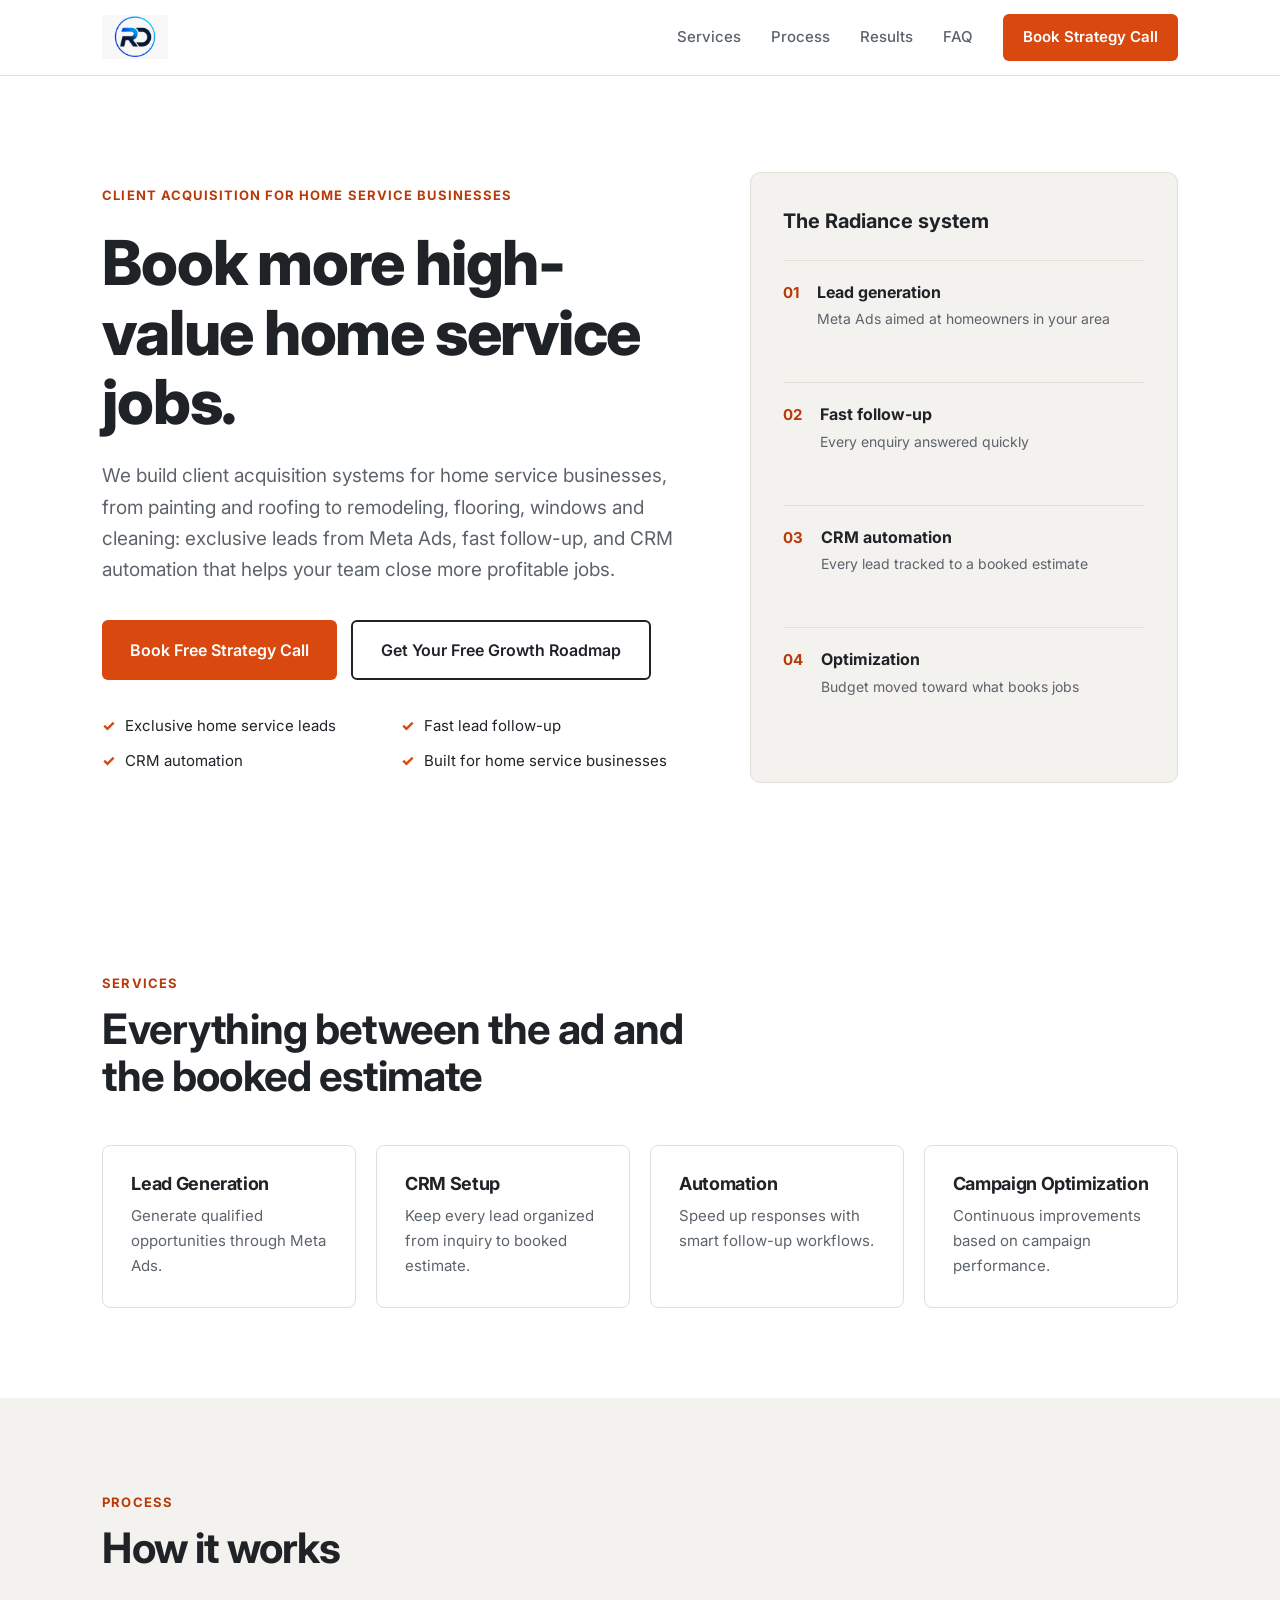
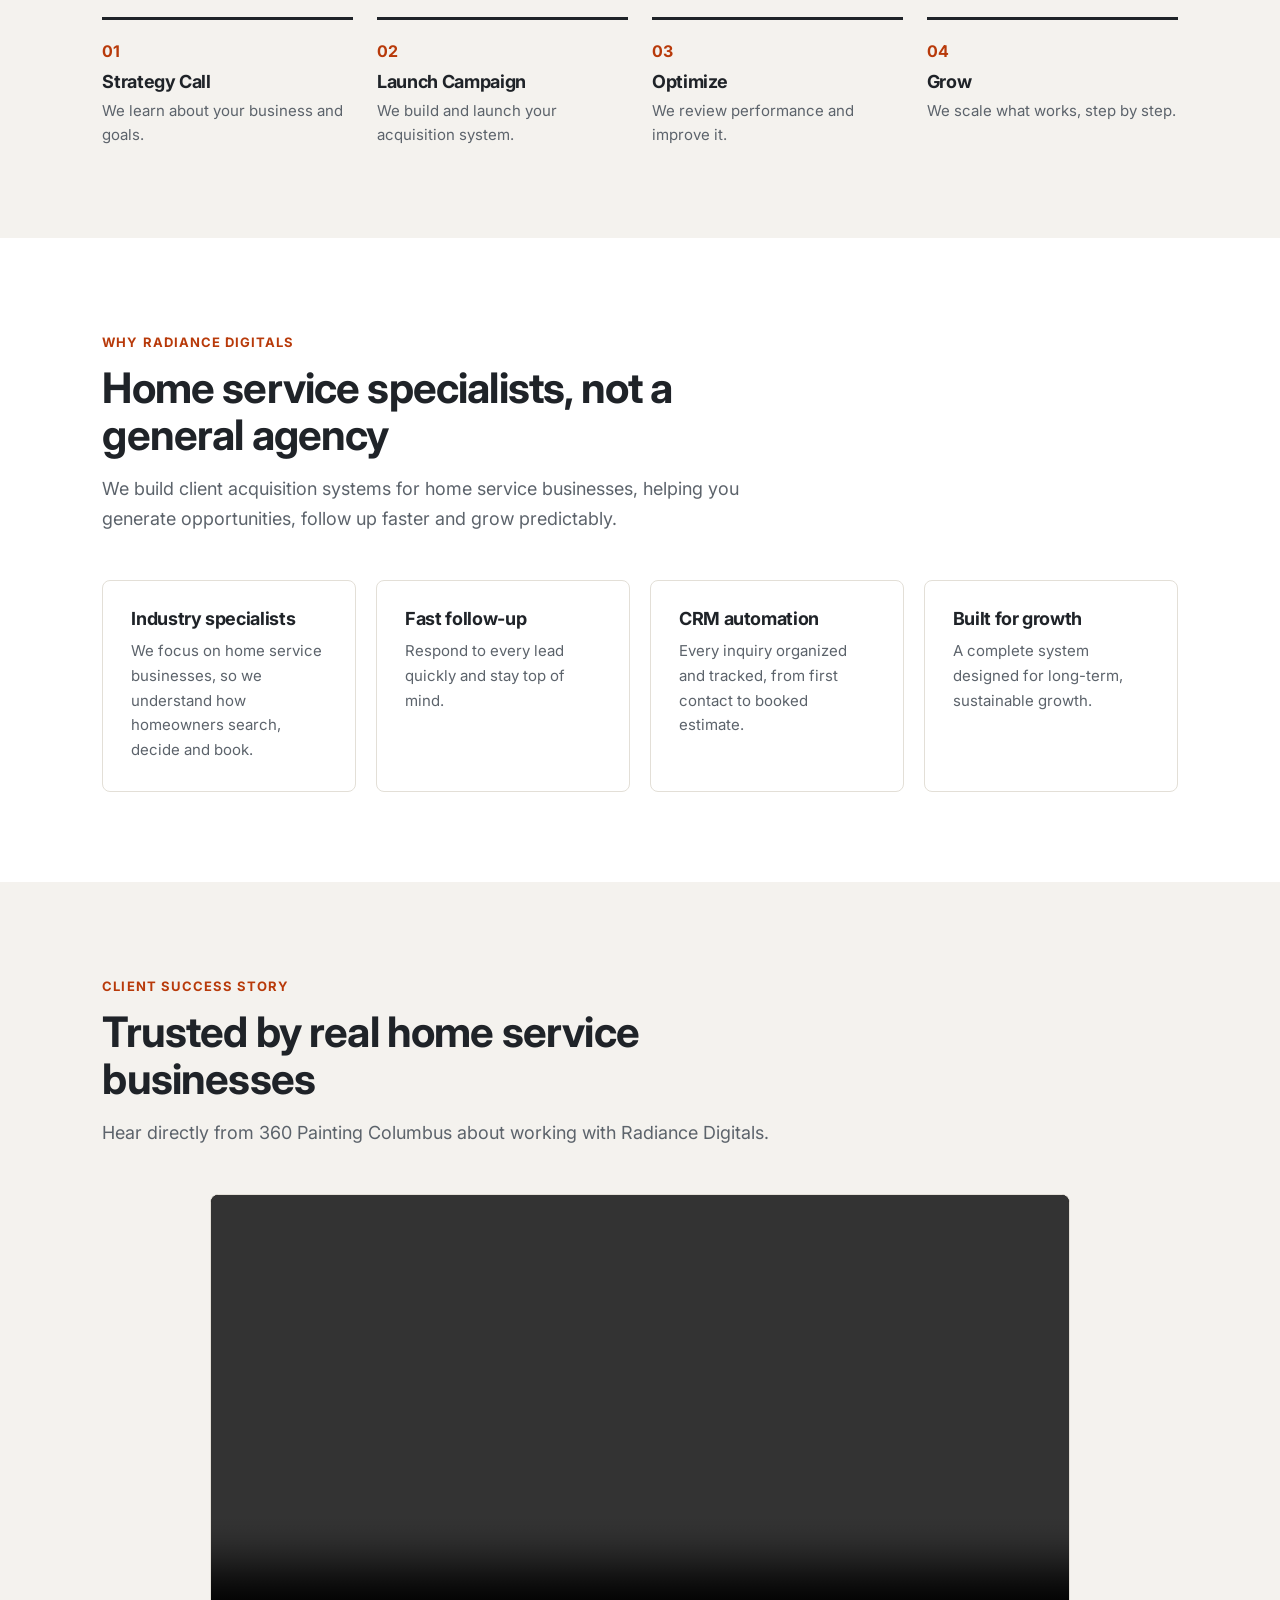
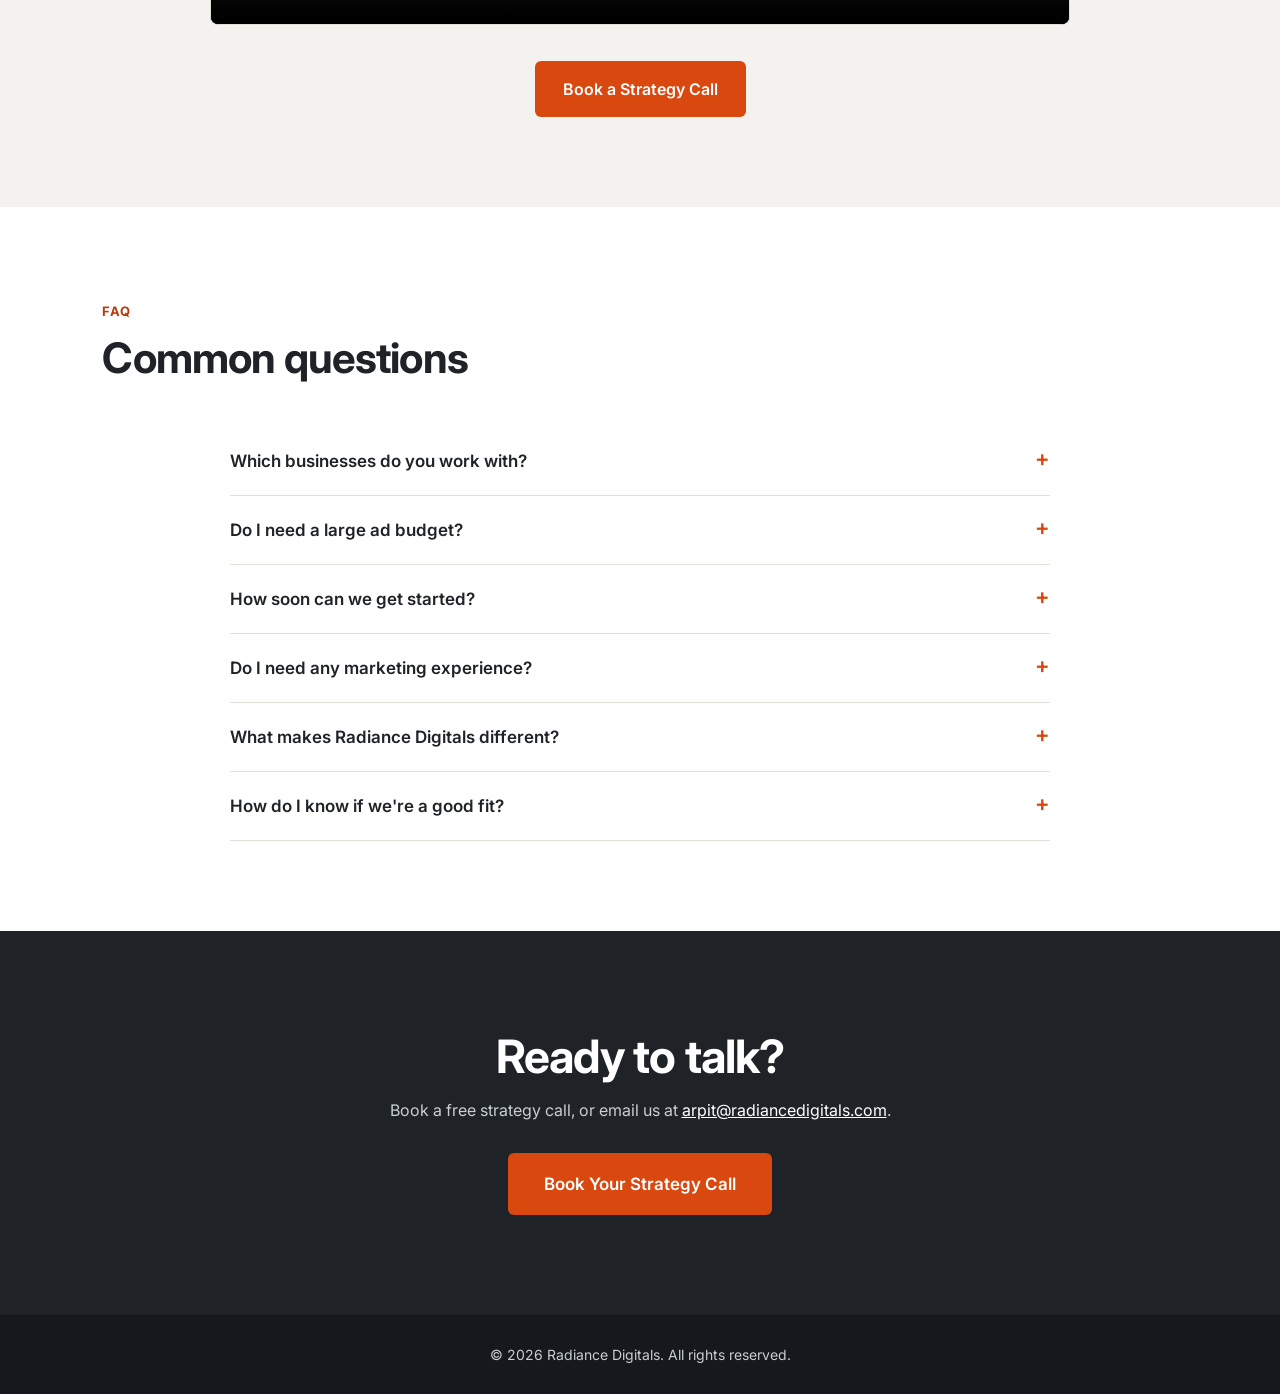
==== index.html @ 4440bc52 "Update index.html" ====
<!DOCTYPE html>
<html lang="en">
<head>
<meta charset="UTF-8">
<meta name="viewport" content="width=device-width, initial-scale=1">
<title>Radiance Digitals | Client Acquisition for Home Service Businesses</title>
<meta name="description" content="Radiance Digitals builds client acquisition systems for home service businesses: Meta Ads, fast follow-up and CRM automation.">
<link rel="icon" type="image/png" href="favicon.png">
<link rel="preconnect" href="https://fonts.googleapis.com">
<link href="https://fonts.googleapis.com/css2?family=Inter:wght@400;500;600;700;800&display=swap" rel="stylesheet">
<link rel="stylesheet" href="style.css?v=2">
</head>
<body>

<header class="nav">
<a class="logo" href="#top"><img src="logo.png" alt="Radiance Digitals"></a>
<nav>
<a href="#services">Services</a>
<a href="#process">Process</a>
<a href="#results">Results</a>
<a href="#faq">FAQ</a>
<a href="https://calendar.app.google/pzpm2wf9R9y7N1vm7" class="btn-nav" target="_blank" rel="noopener">Book Strategy Call</a>
</nav>
</header>

<main id="top">
<section class="hero">
<div class="hero-left">
<span class="hero-tag">Client acquisition for home service businesses</span>
<h1>Book more high-value home service jobs.</h1>
<p>We build client acquisition systems for home service businesses, from painting and roofing to remodeling, flooring, windows and cleaning: exclusive leads from Meta Ads, fast follow-up, and CRM automation that helps your team close more profitable jobs.</p>
<div class="hero-buttons">
<a href="https://calendar.app.google/pzpm2wf9R9y7N1vm7" class="btn-primary" target="_blank" rel="noopener">Book Free Strategy Call</a>
<a href="growth-roadmap.html" class="btn-secondary">Get Your Free Growth Roadmap</a>
</div>
<ul class="hero-checks">
<li>Exclusive home service leads</li>
<li>Fast lead follow-up</li>
<li>CRM automation</li>
<li>Built for home service businesses</li>
</ul>
</div>
<div class="dashboard" aria-label="How the system works">
<div class="dashboard-title">The Radiance system</div>
<div class="dash-row"><span>01</span><div><strong>Lead generation</strong><p>Meta Ads aimed at homeowners in your area</p></div></div>
<div class="dash-row"><span>02</span><div><strong>Fast follow-up</strong><p>Every enquiry answered quickly</p></div></div>
<div class="dash-row"><span>03</span><div><strong>CRM automation</strong><p>Every lead tracked to a booked estimate</p></div></div>
<div class="dash-row"><span>04</span><div><strong>Optimization</strong><p>Budget moved toward what books jobs</p></div></div>
</div>
</section>

<section id="services" class="section">
<div class="head"><span class="eyebrow">Services</span><h2>Everything between the ad and the booked estimate</h2></div>
<div class="grid4">
<div class="card"><h3>Lead Generation</h3><p>Generate qualified opportunities through Meta Ads.</p></div>
<div class="card"><h3>CRM Setup</h3><p>Keep every lead organized from inquiry to booked estimate.</p></div>
<div class="card"><h3>Automation</h3><p>Speed up responses with smart follow-up workflows.</p></div>
<div class="card"><h3>Campaign Optimization</h3><p>Continuous improvements based on campaign performance.</p></div>
</div>
</section>

<section id="process" class="section alt">
<div class="head"><span class="eyebrow">Process</span><h2>How it works</h2></div>
<ol class="steps">
<li><h3>Strategy Call</h3><p>We learn about your business and goals.</p></li>
<li><h3>Launch Campaign</h3><p>We build and launch your acquisition system.</p></li>
<li><h3>Optimize</h3><p>We review performance and improve it.</p></li>
<li><h3>Grow</h3><p>We scale what works, step by step.</p></li>
</ol>
</section>

<section class="section">
<div class="head"><span class="eyebrow">Why Radiance Digitals</span><h2>Home service specialists, not a general agency</h2>
<p class="sub">We build client acquisition systems for home service businesses, helping you generate opportunities, follow up faster and grow predictably.</p></div>
<div class="grid4">
<div class="card"><h3>Industry specialists</h3><p>We focus on home service businesses, so we understand how homeowners search, decide and book.</p></div>
<div class="card"><h3>Fast follow-up</h3><p>Respond to every lead quickly and stay top of mind.</p></div>
<div class="card"><h3>CRM automation</h3><p>Every inquiry organized and tracked, from first contact to booked estimate.</p></div>
<div class="card"><h3>Built for growth</h3><p>A complete system designed for long-term, sustainable growth.</p></div>
</div>
</section>

<section id="results" class="section alt">
<div class="head"><span class="eyebrow">Client success story</span><h2>Trusted by real home service businesses</h2>
<p class="sub">Hear directly from 360 Painting Columbus about working with Radiance Digitals.</p></div>
<div class="video-wrap">
<video controls preload="metadata" playsinline aria-label="360 Painting Columbus testimonial"><source src="testimonial.mp4" type="video/mp4"></video>
</div>
<p class="center"><a href="https://calendar.app.google/pzpm2wf9R9y7N1vm7" class="btn-primary" target="_blank" rel="noopener">Book a Strategy Call</a></p>
</section>

<section id="faq" class="section">
<div class="head"><span class="eyebrow">FAQ</span><h2>Common questions</h2></div>
<div class="faq">
<details><summary>Which businesses do you work with?</summary><p>We work with home service businesses, including painting, roofing, remodeling, flooring, window and cleaning companies. Our systems are built around how homeowners find and book these services.</p></details>
<details><summary>Do I need a large ad budget?</summary><p>We'll recommend a budget based on your market during the strategy call.</p></details>
<details><summary>How soon can we get started?</summary><p>Once we're aligned on the strategy, we begin onboarding and prepare your client acquisition system for launch.</p></details>
<details><summary>Do I need any marketing experience?</summary><p>No. We handle the technical setup and guide you through the process so you can focus on running your business.</p></details>
<details><summary>What makes Radiance Digitals different?</summary><p>Unlike general marketing agencies, we focus on home service businesses and build systems tailored to how homeowners hire.</p></details>
<details><summary>How do I know if we're a good fit?</summary><p>Book a free strategy call. We'll learn about your business, answer your questions and tell you honestly whether we're the right fit.</p></details>
</div>
</section>

<section id="contact" class="contact">
<h2>Ready to talk?</h2>
<p>Book a free strategy call, or email us at <a href="mailto:arpit@radiancedigitals.com">arpit@radiancedigitals.com</a>.</p>
<a class="btn-primary big" href="https://calendar.app.google/pzpm2wf9R9y7N1vm7" target="_blank" rel="noopener">Book Your Strategy Call</a>
</section>
</main>

<footer>&copy; 2026 Radiance Digitals. All rights reserved.</footer>
<script src="script.js"></script>
</body>
</html>
---- style.css ----
*{margin:0;padding:0;box-sizing:border-box}
:root{--bg:#fff;--alt:#f4f2ee;--card:#fff;--ink:#1f2328;--accent:#d9480f;--accent-d:#b83a0a;--text:#1f2328;--gray:#5c636b;--border:#e3dfd7}
html{scroll-behavior:smooth;scroll-padding-top:90px}
body{font-family:Inter,system-ui,-apple-system,"Segoe UI",sans-serif;background:var(--bg);color:var(--text);line-height:1.65;overflow-x:hidden}
img,video{max-width:100%;display:block}
a{text-decoration:none;color:inherit}
ul,ol{list-style:none}
:focus-visible{outline:3px solid var(--accent);outline-offset:3px}
h1,h2,h3{line-height:1.12;letter-spacing:-.02em;color:var(--ink)}
.nav{position:sticky;top:0;z-index:50;display:flex;justify-content:space-between;align-items:center;padding:14px 8%;background:#fff;border-bottom:1px solid var(--border)}
.logo img{height:44px;width:auto}
.nav nav{display:flex;align-items:center;gap:30px}
.nav nav a{font-size:15px;font-weight:500;color:var(--gray);transition:color .2s}
.nav nav a:hover{color:var(--ink)}
.nav nav .btn-nav{background:var(--accent);color:#fff;padding:11px 20px;border-radius:6px;font-weight:600}
.nav nav .btn-nav:hover{background:var(--accent-d)}
.btn-primary,.btn-secondary{display:inline-flex;align-items:center;justify-content:center;padding:15px 28px;border-radius:6px;font-weight:600;font-size:16px;transition:.2s}
.btn-primary{background:var(--accent);color:#fff}
.btn-primary:hover{background:var(--accent-d)}
.btn-secondary{border:2px solid var(--ink);color:var(--ink)}
.btn-secondary:hover{background:var(--ink);color:#fff}
.big{padding:17px 36px;font-size:17px}
.hero{max-width:1300px;margin:auto;padding:96px 8%;display:grid;grid-template-columns:1.15fr .85fr;gap:70px;align-items:center}
.hero-tag,.eyebrow{display:inline-block;font-size:13px;font-weight:700;letter-spacing:.08em;text-transform:uppercase;color:var(--accent-d)}
.hero-tag{margin-bottom:22px}
.hero h1{font-size:clamp(38px,5.4vw,62px);font-weight:800;margin-bottom:24px}
.hero p{font-size:19px;color:var(--gray);margin-bottom:34px;max-width:56ch}
.hero-buttons{display:flex;gap:14px;flex-wrap:wrap;margin-bottom:34px}
.hero-checks{display:grid;grid-template-columns:repeat(2,1fr);gap:10px 20px;font-size:15px;color:var(--text)}
.hero-checks li::before{content:"\2713";color:var(--accent);font-weight:800;margin-right:10px}
.dashboard{background:var(--alt);border:1px solid var(--border);border-radius:10px;padding:32px}
.dashboard-title{font-size:20px;font-weight:700;margin-bottom:22px}
.dash-row{display:flex;gap:18px;padding:18px 0;border-top:1px solid var(--border)}
.dash-row>span{font-weight:700;color:var(--accent-d);font-size:15px;padding-top:2px}
.dash-row strong{display:block;font-size:16px}
.dash-row p{color:var(--gray);font-size:14px;margin-top:2px}
.section{padding:90px 8%}
.section>*{max-width:1150px;margin-left:auto;margin-right:auto}
.alt{background:var(--alt)}
.head{margin-bottom:46px}
.head h2{font-size:clamp(28px,3.8vw,42px);font-weight:700;margin-top:10px;max-width:24ch}
.sub{color:var(--gray);font-size:18px;max-width:62ch;margin-top:16px}
.grid4{display:grid;grid-template-columns:repeat(4,1fr);gap:20px}
.card{background:var(--card);border:1px solid var(--border);border-radius:8px;padding:28px}
.card h3{font-size:18px;margin-bottom:10px}
.card p{color:var(--gray);font-size:15px}
.steps{display:grid;grid-template-columns:repeat(4,1fr);gap:24px;counter-reset:s}
.steps li{counter-increment:s;border-top:3px solid var(--ink);padding-top:18px}
.steps li::before{content:"0" counter(s);display:block;font-weight:700;color:var(--accent-d);margin-bottom:8px}
.steps h3{font-size:18px;margin-bottom:6px}
.steps p{color:var(--gray);font-size:15px}
.video-wrap{max-width:860px;border:1px solid var(--border);border-radius:8px;overflow:hidden;background:#000}
.video-wrap video{width:100%;max-height:70vh}
.center{text-align:center;margin-top:36px}
.faq{max-width:820px}
.faq details{border-bottom:1px solid var(--border);padding:20px 0}
.faq summary{cursor:pointer;font-weight:600;font-size:17px;list-style:none;display:flex;justify-content:space-between;gap:16px}
.faq summary::-webkit-details-marker{display:none}
.faq summary::after{content:"+";color:var(--accent);font-size:22px;line-height:1}
.faq details[open] summary::after{content:"\2212"}
.faq p{color:var(--gray);margin-top:12px}
.contact{text-align:center;padding:100px 8%;background:var(--ink)}
.contact h2{font-size:clamp(30px,4vw,46px);margin-bottom:14px;color:#fff}
.contact p{color:#c9ced4;margin-bottom:30px}
.contact p a{color:#fff;text-decoration:underline}
footer{text-align:center;padding:28px 8%;color:#c9ced4;font-size:14px;background:#15181c}
@media(max-width:980px){.hero{grid-template-columns:1fr;padding:64px 6%;gap:44px}.grid4,.steps{grid-template-columns:repeat(2,1fr)}}
@media(max-width:640px){.nav{padding:12px 5%}.nav nav a:not(.btn-nav){display:none}.section{padding:64px 6%}.grid4,.steps,.hero-checks{grid-template-columns:1fr}.hero-buttons a{width:100%}}
@media(prefers-reduced-motion:reduce){html{scroll-behavior:auto}}
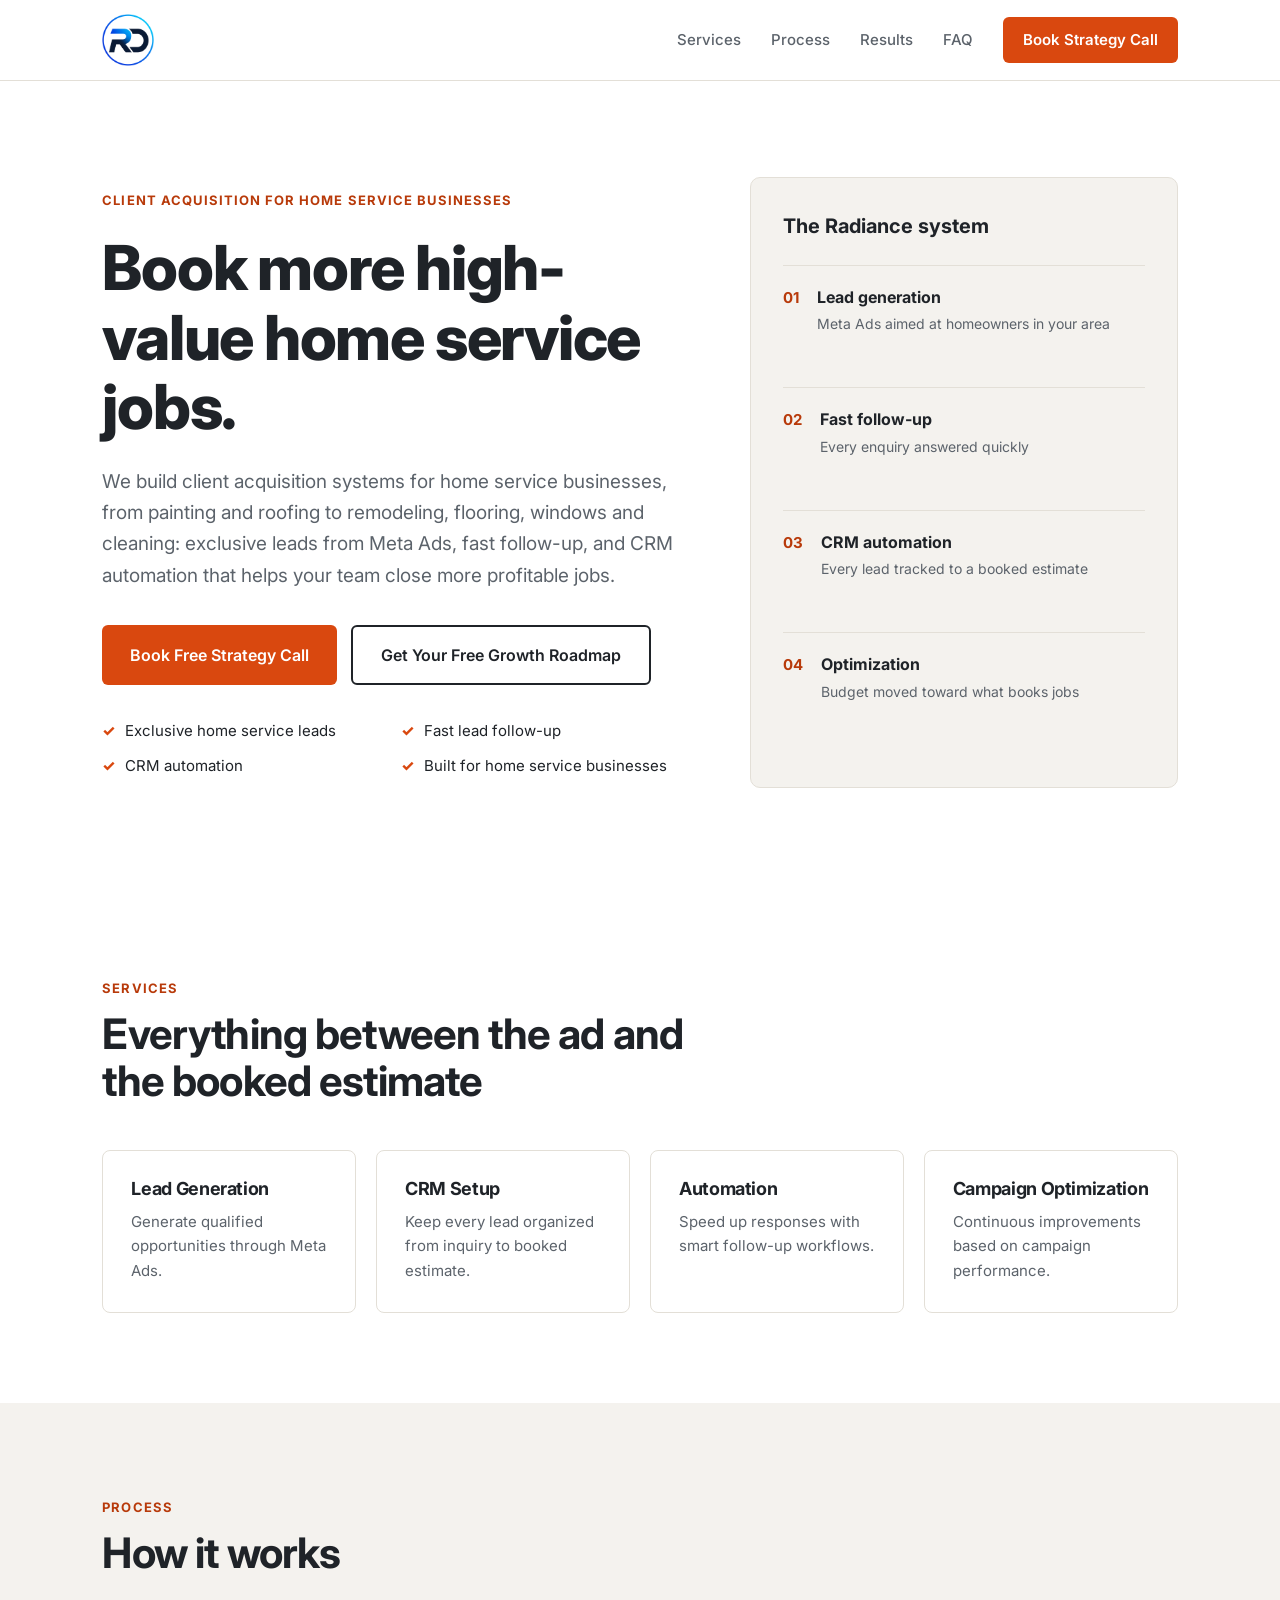
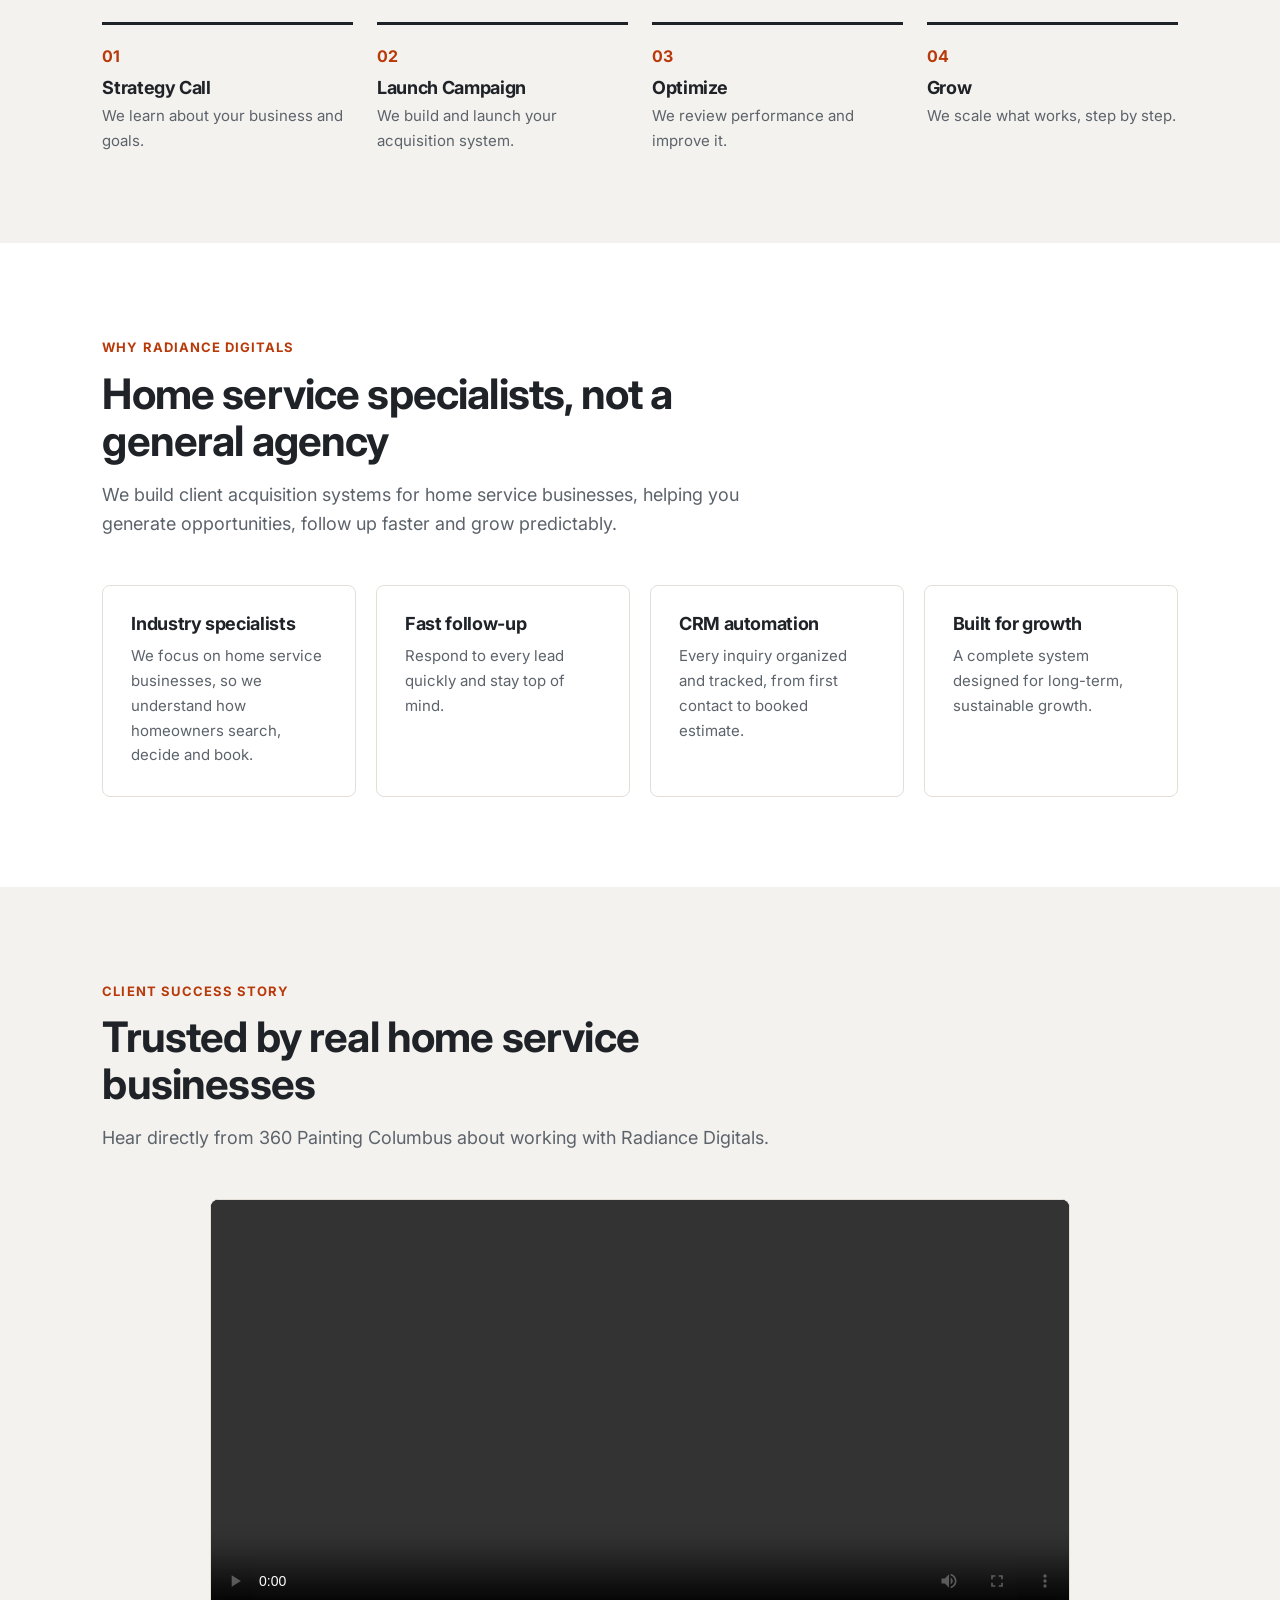
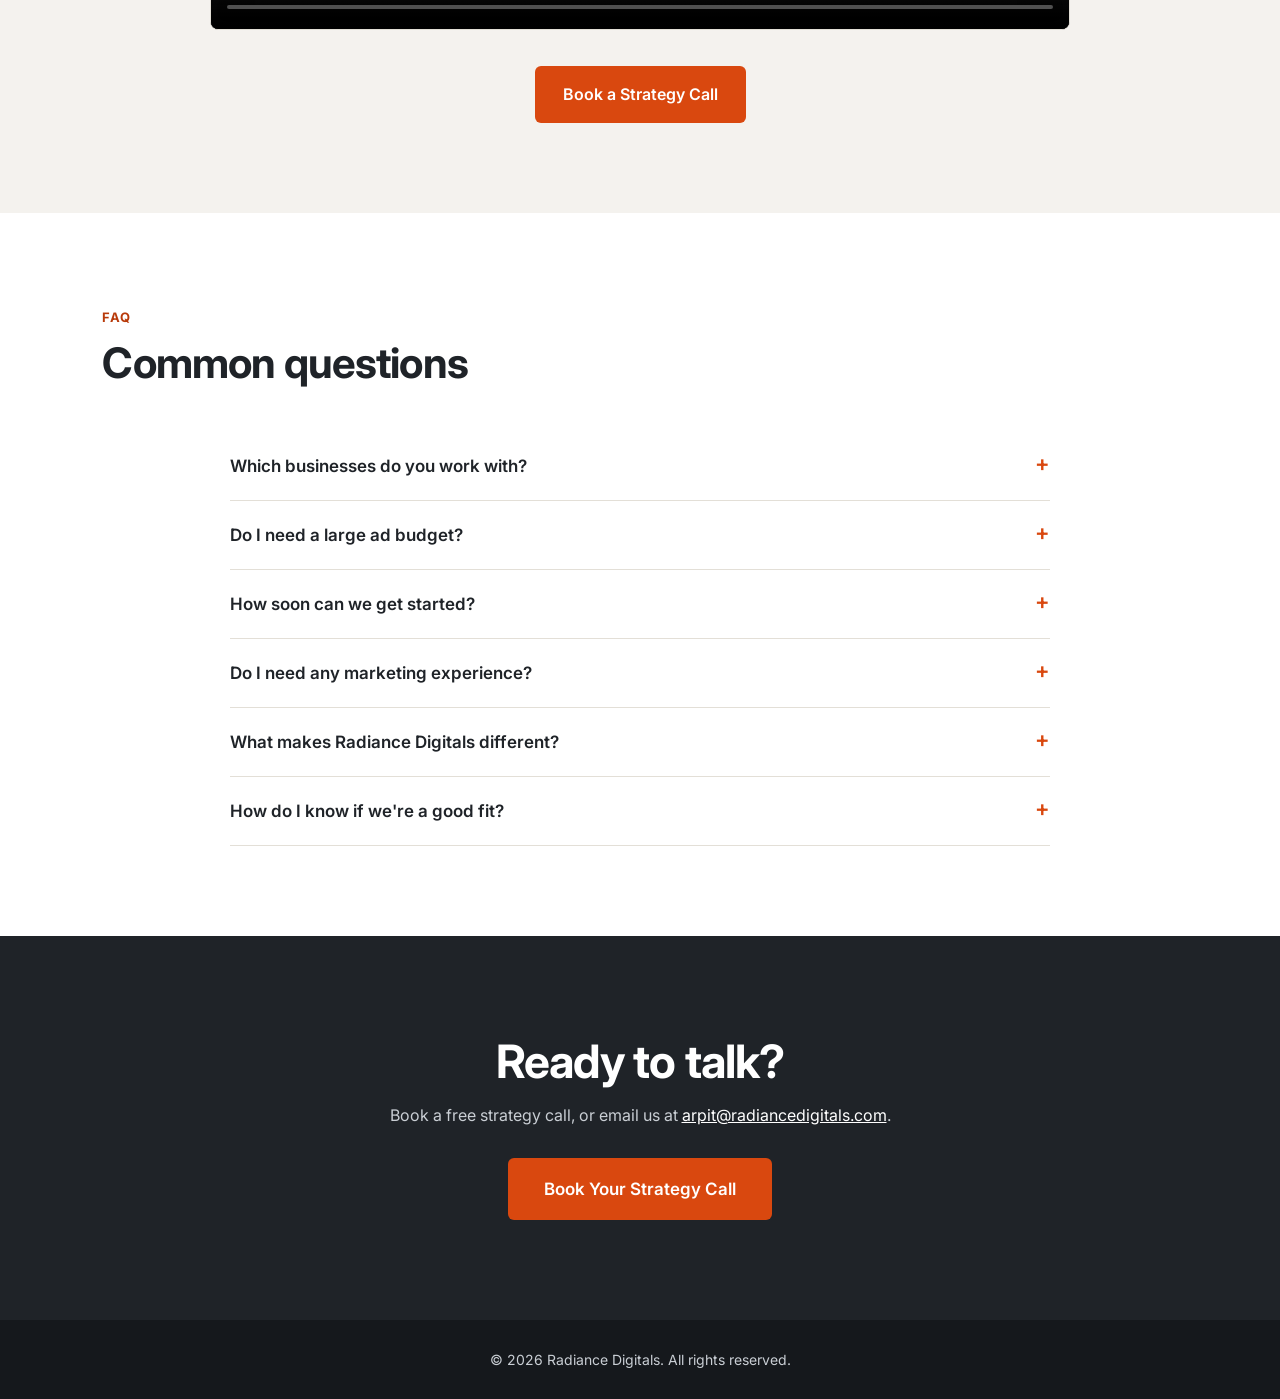
==== commit 8d1675c5: "Update index.html" ====
--- a/index.html
+++ b/index.html
@@ -5,7 +5,7 @@
 <meta name="viewport" content="width=device-width, initial-scale=1">
 <title>Radiance Digitals | Client Acquisition for Home Service Businesses</title>
 <meta name="description" content="Radiance Digitals builds client acquisition systems for home service businesses: Meta Ads, fast follow-up and CRM automation.">
-<link rel="icon" type="image/png" href="favicon.png">
+<link rel="icon" type="image/png" href="favicon.png?v=2">
 <link rel="preconnect" href="https://fonts.googleapis.com">
 <link href="https://fonts.googleapis.com/css2?family=Inter:wght@400;500;600;700;800&display=swap" rel="stylesheet">
 <link rel="stylesheet" href="style.css?v=2">
@@ -13,7 +13,7 @@
 <body>
 
 <header class="nav">
-<a class="logo" href="#top"><img src="logo.png" alt="Radiance Digitals"></a>
+<a class="logo" href="#top"><img src="logo.png?v=2" alt="Radiance Digitals"></a>
 <nav>
 <a href="#services">Services</a>
 <a href="#process">Process</a>
--- a/style.css
+++ b/style.css
@@ -8,7 +8,7 @@
 :focus-visible{outline:3px solid var(--accent);outline-offset:3px}
 h1,h2,h3{line-height:1.12;letter-spacing:-.02em;color:var(--ink)}
 .nav{position:sticky;top:0;z-index:50;display:flex;justify-content:space-between;align-items:center;padding:14px 8%;background:#fff;border-bottom:1px solid var(--border)}
-.logo img{height:44px;width:auto}
+.logo img{height:52px;width:auto}
 .nav nav{display:flex;align-items:center;gap:30px}
 .nav nav a{font-size:15px;font-weight:500;color:var(--gray);transition:color .2s}
 .nav nav a:hover{color:var(--ink)}
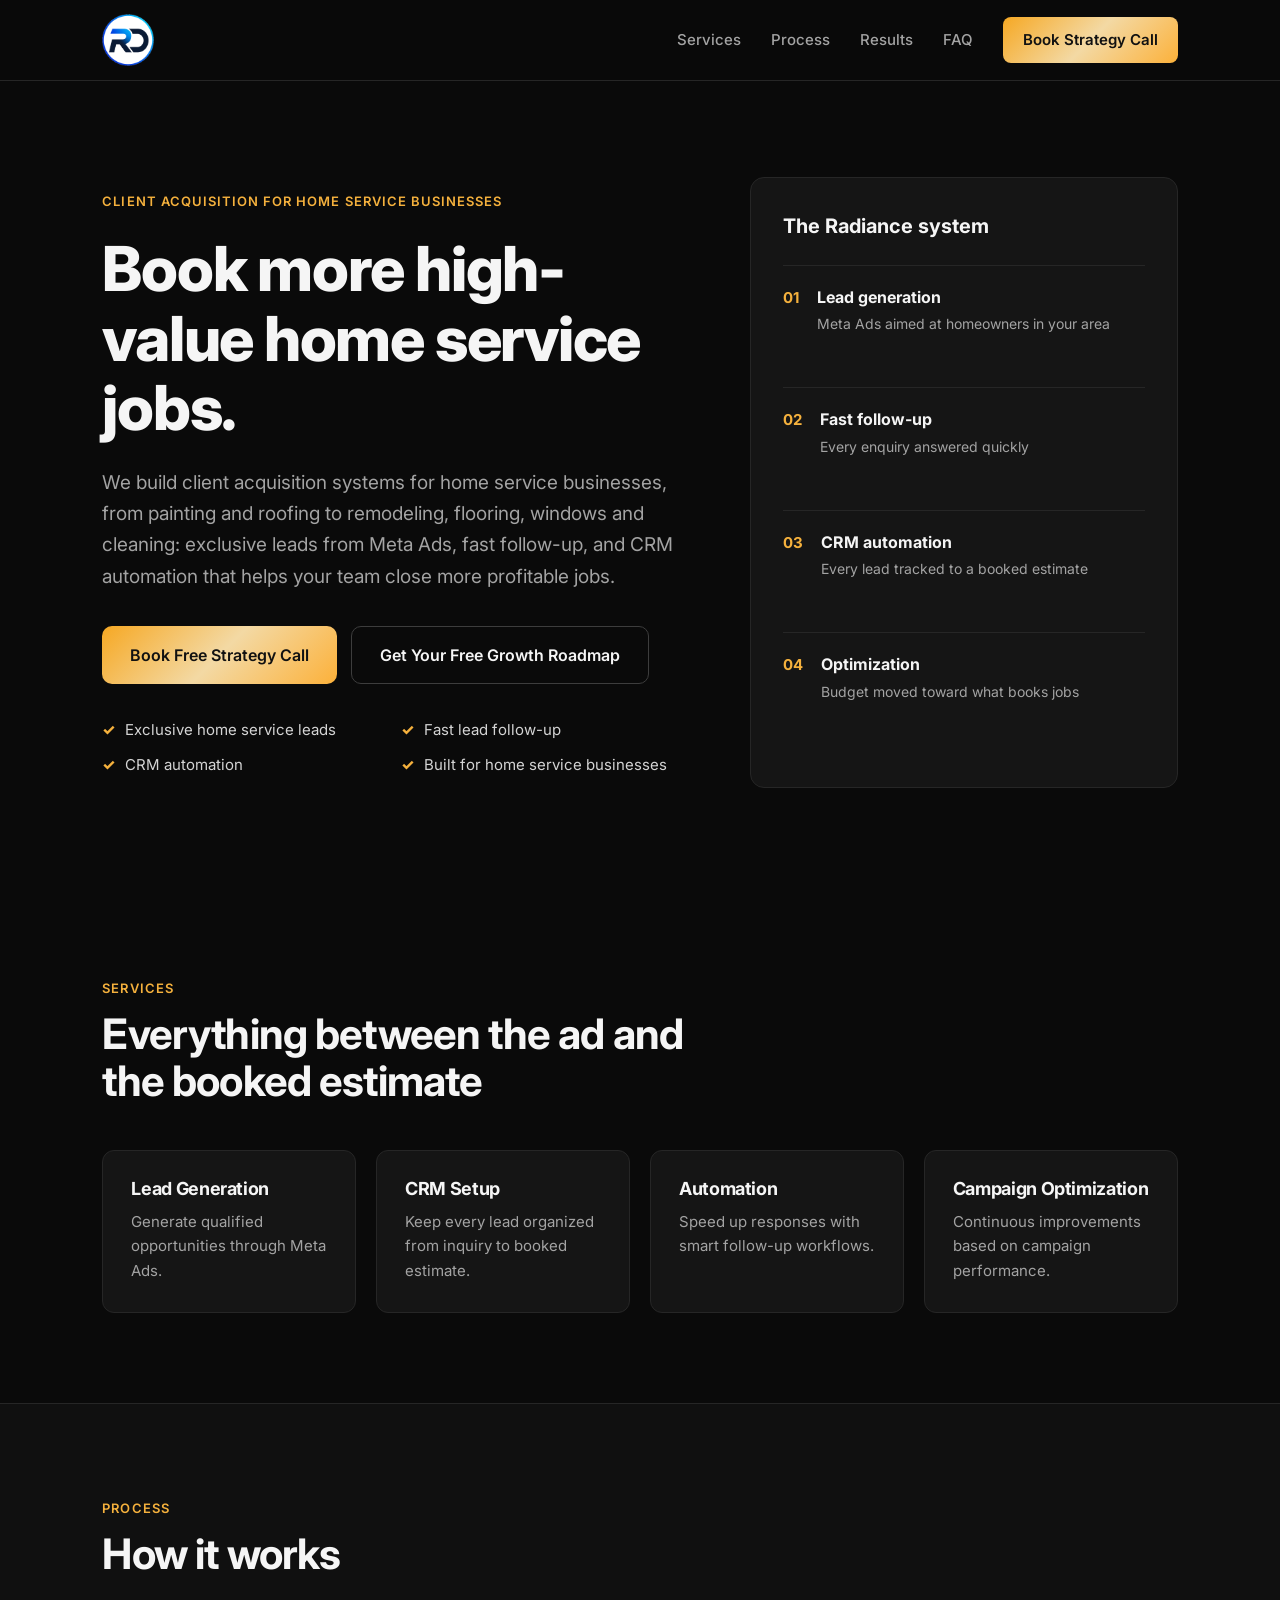
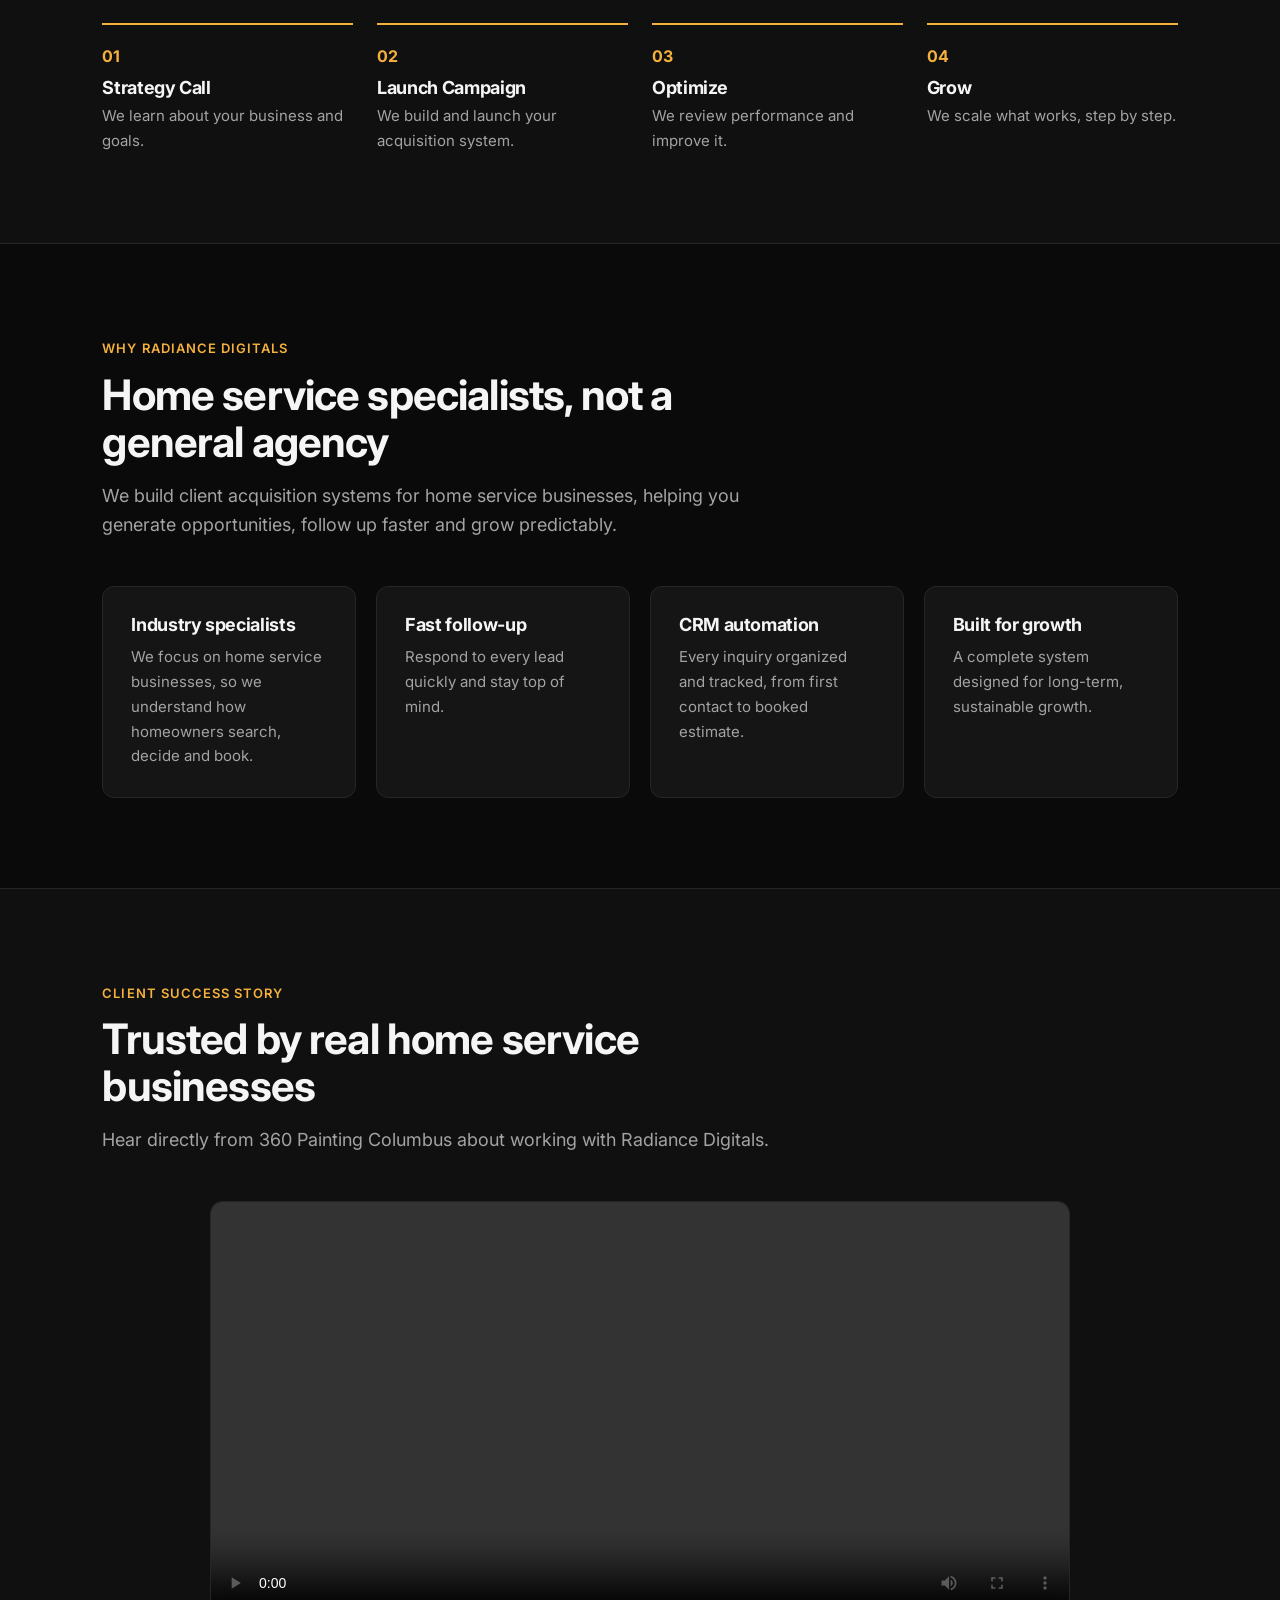
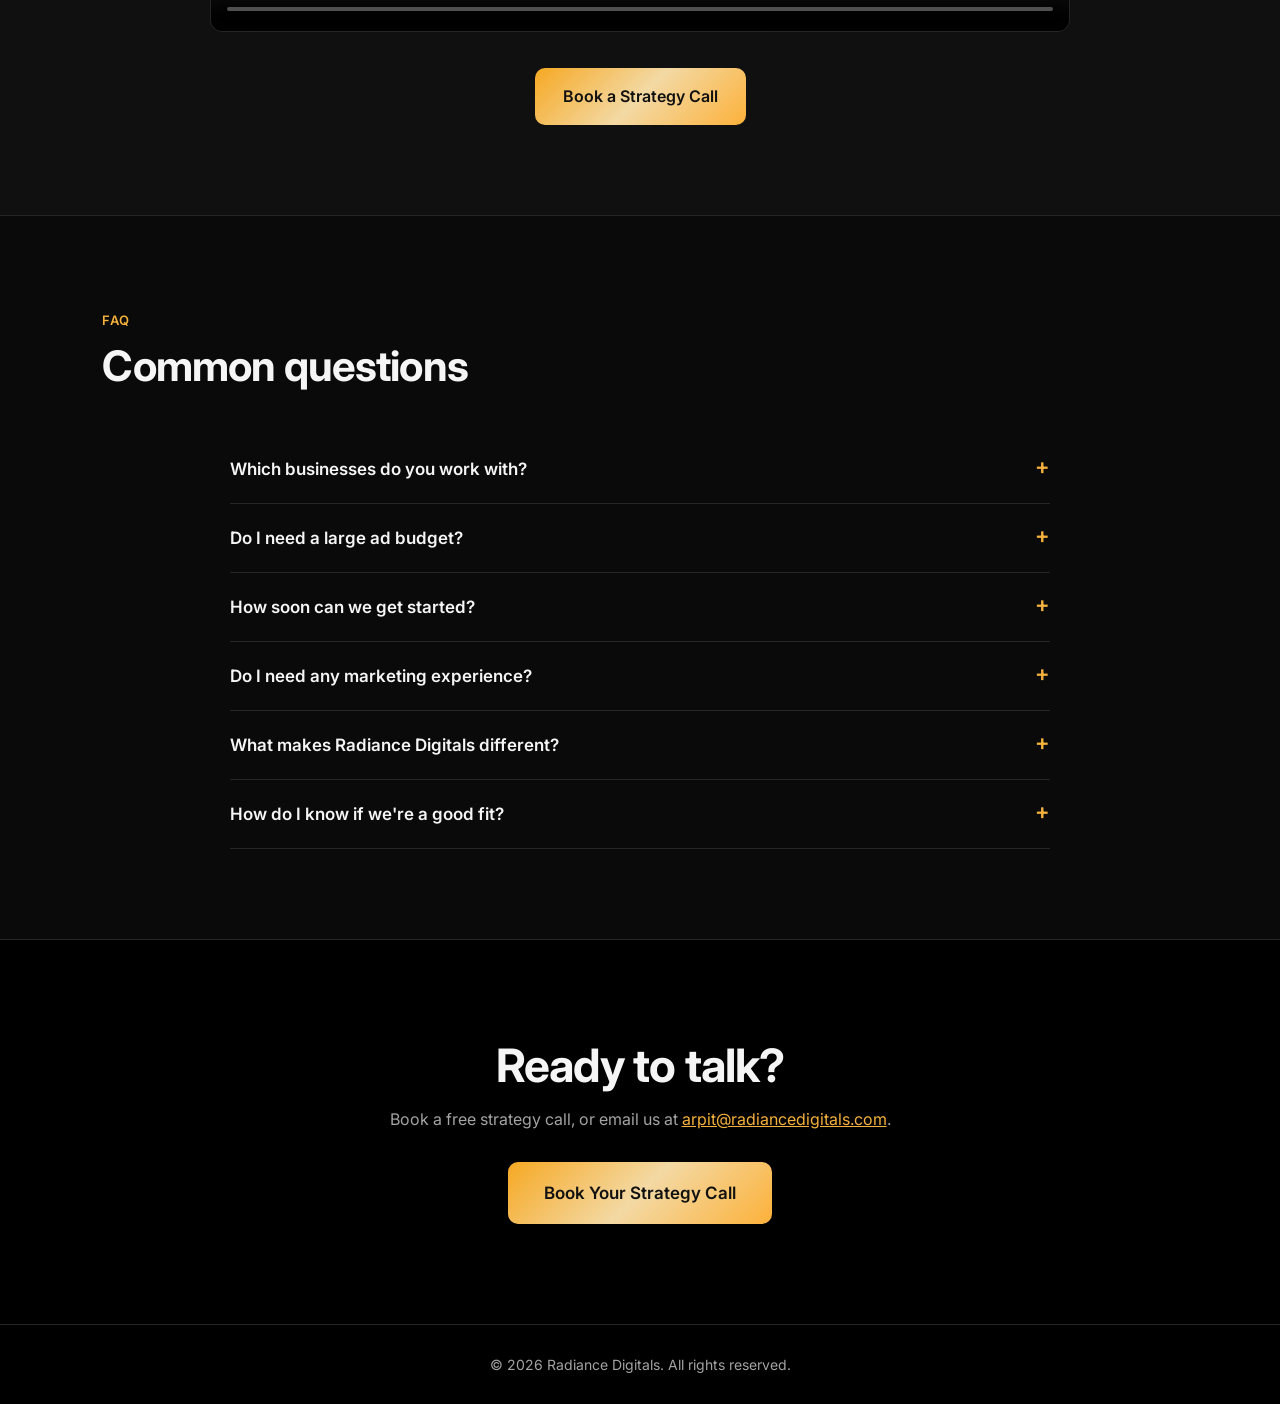
==== commit 38468c99: "Update index.html" ====
--- a/index.html
+++ b/index.html
@@ -8,7 +8,7 @@
 <link rel="icon" type="image/png" href="favicon.png?v=2">
 <link rel="preconnect" href="https://fonts.googleapis.com">
 <link href="https://fonts.googleapis.com/css2?family=Inter:wght@400;500;600;700;800&display=swap" rel="stylesheet">
-<link rel="stylesheet" href="style.css?v=2">
+<link rel="stylesheet" href="style.css?v=3">
 </head>
 <body>
 
--- a/style.css
+++ b/style.css
@@ -1,69 +1,68 @@
 *{margin:0;padding:0;box-sizing:border-box}
-:root{--bg:#fff;--alt:#f4f2ee;--card:#fff;--ink:#1f2328;--accent:#d9480f;--accent-d:#b83a0a;--text:#1f2328;--gray:#5c636b;--border:#e3dfd7}
+:root{--bg:#0a0a0a;--alt:#101010;--card:#151515;--text:#f5f5f5;--gray:#a3a3a3;--border:#262626;--gold:#f5b13d;--gold-grad:linear-gradient(135deg,#f6a823 0%,#f3d9a4 50%,#fcb13a 100%)}
 html{scroll-behavior:smooth;scroll-padding-top:90px}
 body{font-family:Inter,system-ui,-apple-system,"Segoe UI",sans-serif;background:var(--bg);color:var(--text);line-height:1.65;overflow-x:hidden}
 img,video{max-width:100%;display:block}
 a{text-decoration:none;color:inherit}
 ul,ol{list-style:none}
-:focus-visible{outline:3px solid var(--accent);outline-offset:3px}
-h1,h2,h3{line-height:1.12;letter-spacing:-.02em;color:var(--ink)}
-.nav{position:sticky;top:0;z-index:50;display:flex;justify-content:space-between;align-items:center;padding:14px 8%;background:#fff;border-bottom:1px solid var(--border)}
+:focus-visible{outline:3px solid var(--gold);outline-offset:3px}
+h1,h2,h3{line-height:1.12;letter-spacing:-.02em;color:var(--text)}
+.nav{position:sticky;top:0;z-index:50;display:flex;justify-content:space-between;align-items:center;padding:14px 8%;background:rgba(10,10,10,.94);backdrop-filter:blur(10px);border-bottom:1px solid var(--border)}
 .logo img{height:52px;width:auto}
 .nav nav{display:flex;align-items:center;gap:30px}
 .nav nav a{font-size:15px;font-weight:500;color:var(--gray);transition:color .2s}
-.nav nav a:hover{color:var(--ink)}
-.nav nav .btn-nav{background:var(--accent);color:#fff;padding:11px 20px;border-radius:6px;font-weight:600}
-.nav nav .btn-nav:hover{background:var(--accent-d)}
-.btn-primary,.btn-secondary{display:inline-flex;align-items:center;justify-content:center;padding:15px 28px;border-radius:6px;font-weight:600;font-size:16px;transition:.2s}
-.btn-primary{background:var(--accent);color:#fff}
-.btn-primary:hover{background:var(--accent-d)}
-.btn-secondary{border:2px solid var(--ink);color:var(--ink)}
-.btn-secondary:hover{background:var(--ink);color:#fff}
+.nav nav a:hover{color:#fff}
+.nav nav .btn-nav{background:var(--gold-grad);color:#111;padding:11px 20px;border-radius:8px;font-weight:600}
+.btn-primary,.btn-secondary{display:inline-flex;align-items:center;justify-content:center;padding:15px 28px;border-radius:10px;font-weight:600;font-size:16px;transition:.2s}
+.btn-primary{background:var(--gold-grad);color:#111}
+.btn-primary:hover,.nav nav .btn-nav:hover{filter:brightness(1.08)}
+.btn-secondary{border:1px solid #3d3d3d;color:var(--text)}
+.btn-secondary:hover{background:#1a1a1a}
 .big{padding:17px 36px;font-size:17px}
 .hero{max-width:1300px;margin:auto;padding:96px 8%;display:grid;grid-template-columns:1.15fr .85fr;gap:70px;align-items:center}
-.hero-tag,.eyebrow{display:inline-block;font-size:13px;font-weight:700;letter-spacing:.08em;text-transform:uppercase;color:var(--accent-d)}
+.hero-tag,.eyebrow{display:inline-block;font-size:13px;font-weight:600;letter-spacing:.08em;text-transform:uppercase;color:var(--gold)}
 .hero-tag{margin-bottom:22px}
 .hero h1{font-size:clamp(38px,5.4vw,62px);font-weight:800;margin-bottom:24px}
 .hero p{font-size:19px;color:var(--gray);margin-bottom:34px;max-width:56ch}
 .hero-buttons{display:flex;gap:14px;flex-wrap:wrap;margin-bottom:34px}
-.hero-checks{display:grid;grid-template-columns:repeat(2,1fr);gap:10px 20px;font-size:15px;color:var(--text)}
-.hero-checks li::before{content:"\2713";color:var(--accent);font-weight:800;margin-right:10px}
-.dashboard{background:var(--alt);border:1px solid var(--border);border-radius:10px;padding:32px}
+.hero-checks{display:grid;grid-template-columns:repeat(2,1fr);gap:10px 20px;font-size:15px;color:#d4d4d4}
+.hero-checks li::before{content:"\2713";color:var(--gold);font-weight:800;margin-right:10px}
+.dashboard{background:var(--card);border:1px solid var(--border);border-radius:14px;padding:32px}
 .dashboard-title{font-size:20px;font-weight:700;margin-bottom:22px}
 .dash-row{display:flex;gap:18px;padding:18px 0;border-top:1px solid var(--border)}
-.dash-row>span{font-weight:700;color:var(--accent-d);font-size:15px;padding-top:2px}
+.dash-row>span{font-weight:700;color:var(--gold);font-size:15px;padding-top:2px}
 .dash-row strong{display:block;font-size:16px}
 .dash-row p{color:var(--gray);font-size:14px;margin-top:2px}
 .section{padding:90px 8%}
 .section>*{max-width:1150px;margin-left:auto;margin-right:auto}
-.alt{background:var(--alt)}
+.alt{background:var(--alt);border-top:1px solid var(--border);border-bottom:1px solid var(--border)}
 .head{margin-bottom:46px}
 .head h2{font-size:clamp(28px,3.8vw,42px);font-weight:700;margin-top:10px;max-width:24ch}
 .sub{color:var(--gray);font-size:18px;max-width:62ch;margin-top:16px}
 .grid4{display:grid;grid-template-columns:repeat(4,1fr);gap:20px}
-.card{background:var(--card);border:1px solid var(--border);border-radius:8px;padding:28px}
+.card{background:var(--card);border:1px solid var(--border);border-radius:12px;padding:28px}
 .card h3{font-size:18px;margin-bottom:10px}
 .card p{color:var(--gray);font-size:15px}
 .steps{display:grid;grid-template-columns:repeat(4,1fr);gap:24px;counter-reset:s}
-.steps li{counter-increment:s;border-top:3px solid var(--ink);padding-top:18px}
-.steps li::before{content:"0" counter(s);display:block;font-weight:700;color:var(--accent-d);margin-bottom:8px}
+.steps li{counter-increment:s;border-top:2px solid var(--gold);padding-top:18px}
+.steps li::before{content:"0" counter(s);display:block;font-weight:700;color:var(--gold);margin-bottom:8px}
 .steps h3{font-size:18px;margin-bottom:6px}
 .steps p{color:var(--gray);font-size:15px}
-.video-wrap{max-width:860px;border:1px solid var(--border);border-radius:8px;overflow:hidden;background:#000}
+.video-wrap{max-width:860px;border:1px solid var(--border);border-radius:12px;overflow:hidden;background:#000}
 .video-wrap video{width:100%;max-height:70vh}
 .center{text-align:center;margin-top:36px}
 .faq{max-width:820px}
 .faq details{border-bottom:1px solid var(--border);padding:20px 0}
 .faq summary{cursor:pointer;font-weight:600;font-size:17px;list-style:none;display:flex;justify-content:space-between;gap:16px}
 .faq summary::-webkit-details-marker{display:none}
-.faq summary::after{content:"+";color:var(--accent);font-size:22px;line-height:1}
+.faq summary::after{content:"+";color:var(--gold);font-size:22px;line-height:1}
 .faq details[open] summary::after{content:"\2212"}
 .faq p{color:var(--gray);margin-top:12px}
-.contact{text-align:center;padding:100px 8%;background:var(--ink)}
-.contact h2{font-size:clamp(30px,4vw,46px);margin-bottom:14px;color:#fff}
-.contact p{color:#c9ced4;margin-bottom:30px}
-.contact p a{color:#fff;text-decoration:underline}
-footer{text-align:center;padding:28px 8%;color:#c9ced4;font-size:14px;background:#15181c}
+.contact{text-align:center;padding:100px 8%;background:#000;border-top:1px solid var(--border)}
+.contact h2{font-size:clamp(30px,4vw,46px);margin-bottom:14px}
+.contact p{color:var(--gray);margin-bottom:30px}
+.contact p a{color:var(--gold);text-decoration:underline}
+footer{text-align:center;padding:28px 8%;color:var(--gray);font-size:14px;background:#000;border-top:1px solid var(--border)}
 @media(max-width:980px){.hero{grid-template-columns:1fr;padding:64px 6%;gap:44px}.grid4,.steps{grid-template-columns:repeat(2,1fr)}}
 @media(max-width:640px){.nav{padding:12px 5%}.nav nav a:not(.btn-nav){display:none}.section{padding:64px 6%}.grid4,.steps,.hero-checks{grid-template-columns:1fr}.hero-buttons a{width:100%}}
 @media(prefers-reduced-motion:reduce){html{scroll-behavior:auto}}
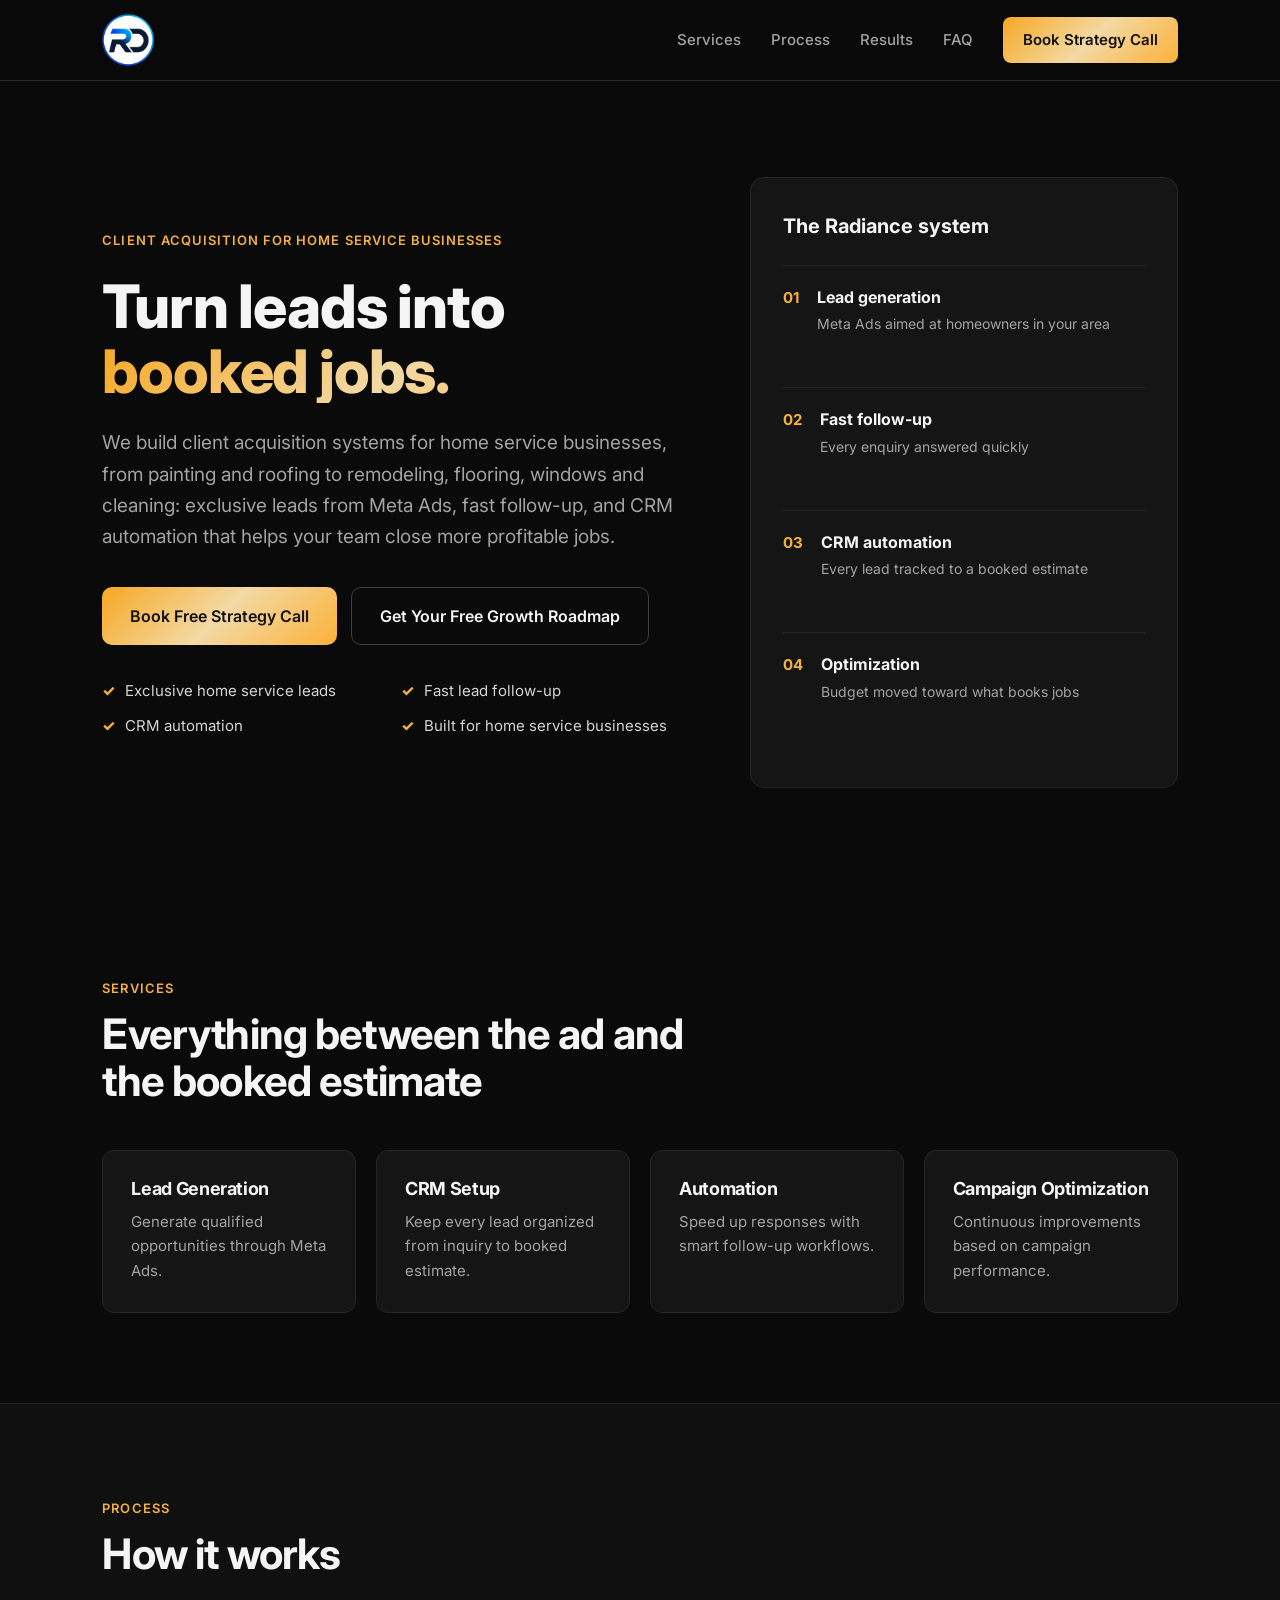
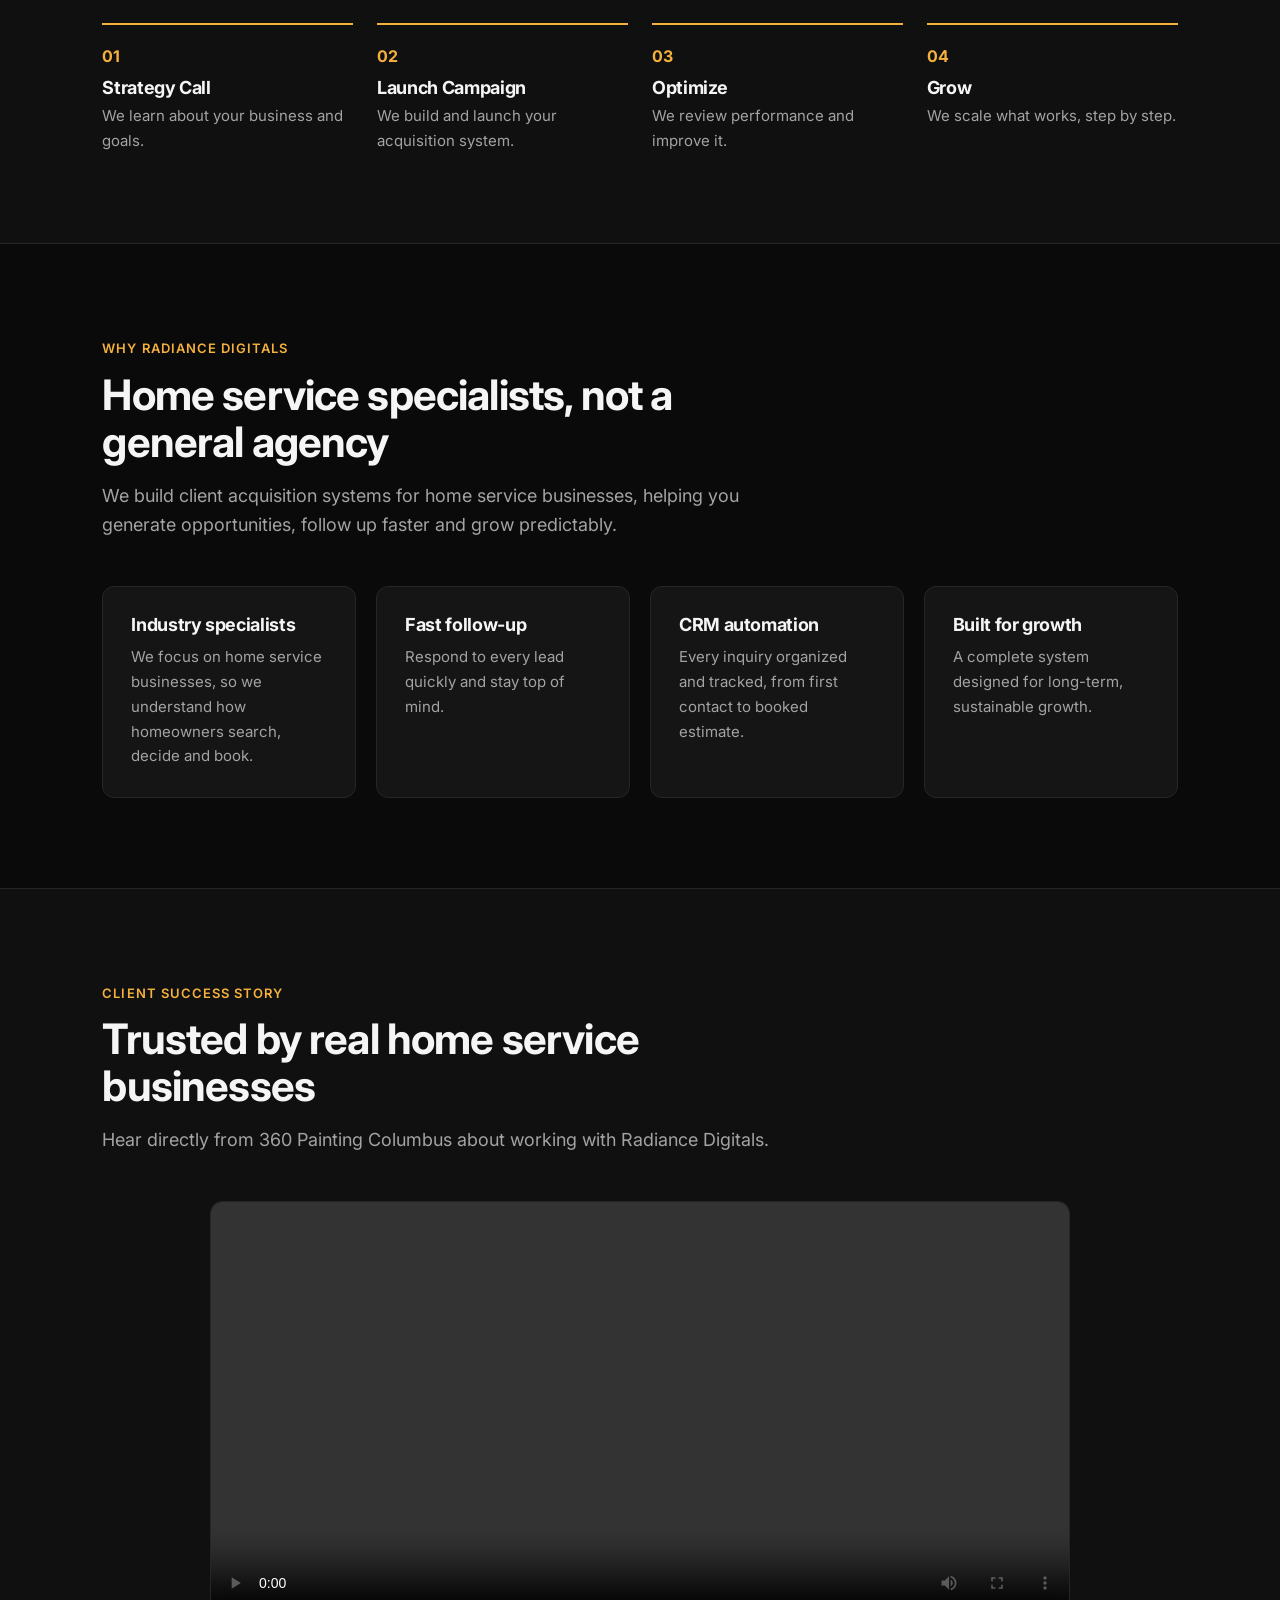
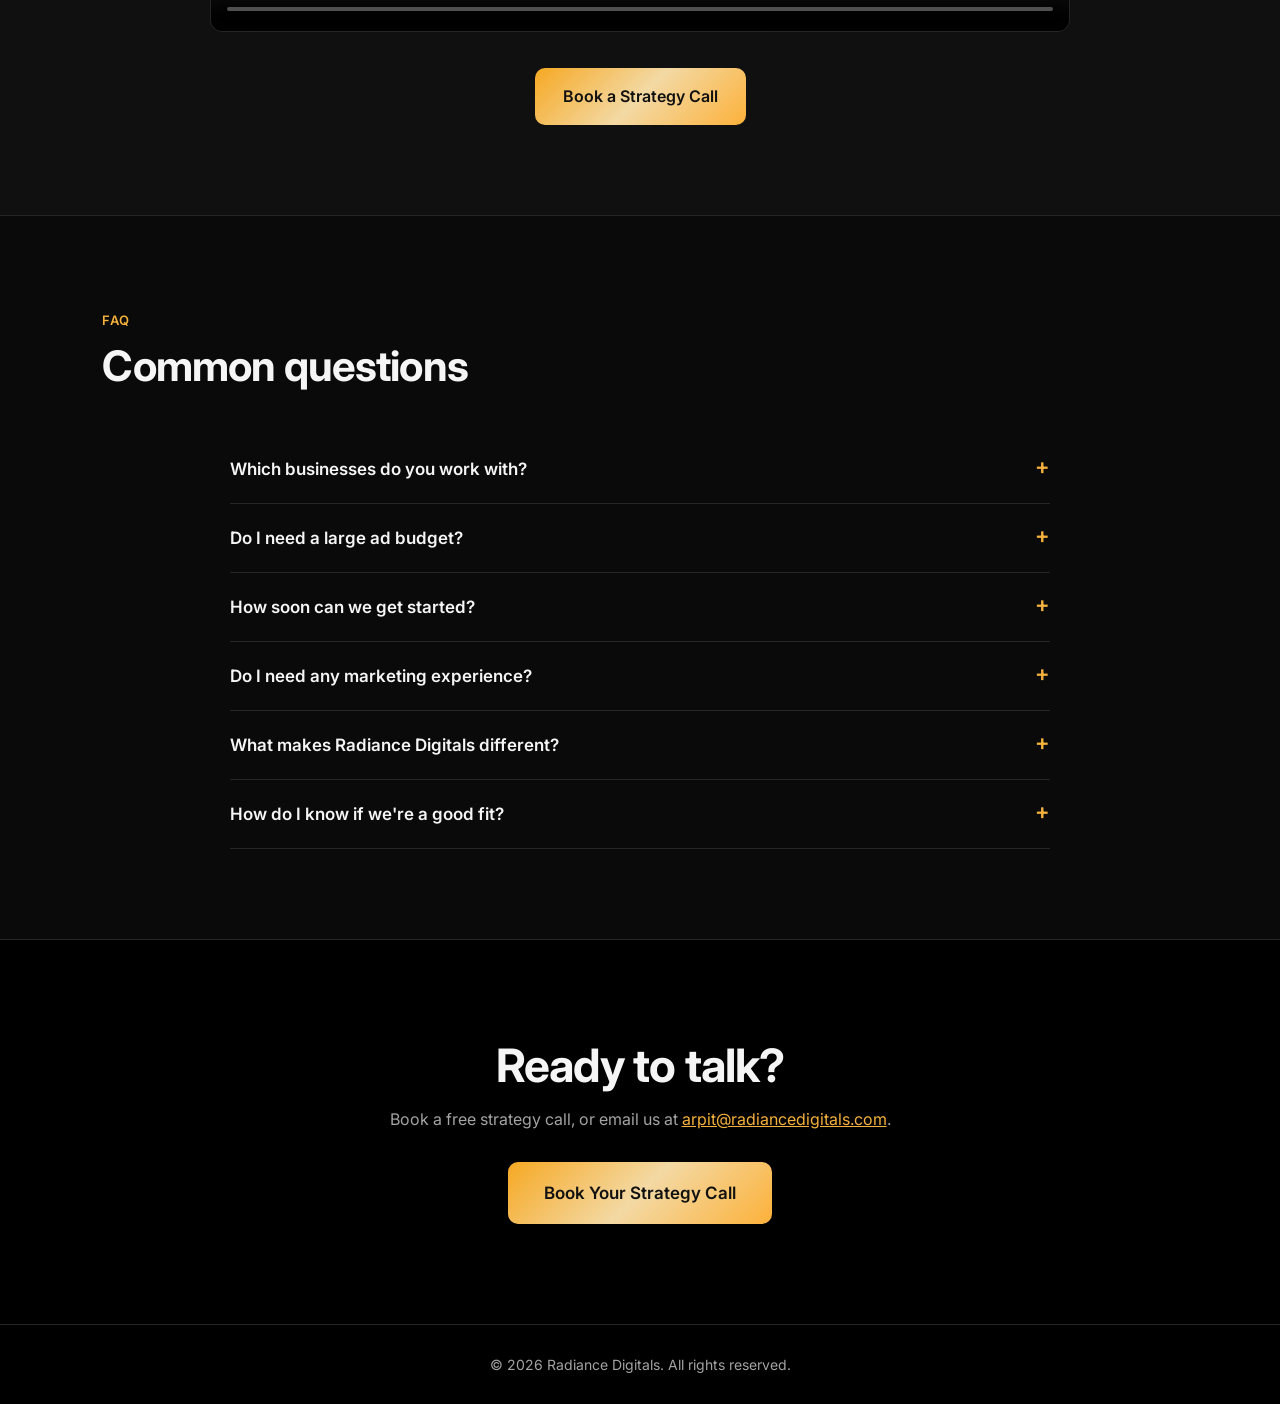
==== commit f8a09f6c: "Update index.html" ====
--- a/index.html
+++ b/index.html
@@ -8,7 +8,7 @@
 <link rel="icon" type="image/png" href="favicon.png?v=2">
 <link rel="preconnect" href="https://fonts.googleapis.com">
 <link href="https://fonts.googleapis.com/css2?family=Inter:wght@400;500;600;700;800&display=swap" rel="stylesheet">
-<link rel="stylesheet" href="style.css?v=3">
+<link rel="stylesheet" href="style.css?v=4">
 </head>
 <body>
 
@@ -27,7 +27,7 @@
 <section class="hero">
 <div class="hero-left">
 <span class="hero-tag">Client acquisition for home service businesses</span>
-<h1>Book more high-value home service jobs.</h1>
+<h1><span>Turn leads into</span><span class="gold">booked jobs.</span></h1>
 <p>We build client acquisition systems for home service businesses, from painting and roofing to remodeling, flooring, windows and cleaning: exclusive leads from Meta Ads, fast follow-up, and CRM automation that helps your team close more profitable jobs.</p>
 <div class="hero-buttons">
 <a href="https://calendar.app.google/pzpm2wf9R9y7N1vm7" class="btn-primary" target="_blank" rel="noopener">Book Free Strategy Call</a>
--- a/style.css
+++ b/style.css
@@ -22,7 +22,9 @@
 .hero{max-width:1300px;margin:auto;padding:96px 8%;display:grid;grid-template-columns:1.15fr .85fr;gap:70px;align-items:center}
 .hero-tag,.eyebrow{display:inline-block;font-size:13px;font-weight:600;letter-spacing:.08em;text-transform:uppercase;color:var(--gold)}
 .hero-tag{margin-bottom:22px}
-.hero h1{font-size:clamp(38px,5.4vw,62px);font-weight:800;margin-bottom:24px}
+.hero h1{font-size:clamp(36px,4.8vw,60px);font-weight:800;margin-bottom:24px;line-height:1.08}
+.hero h1 span{display:block}
+.gold{background:var(--gold-grad);-webkit-background-clip:text;background-clip:text;color:transparent}
 .hero p{font-size:19px;color:var(--gray);margin-bottom:34px;max-width:56ch}
 .hero-buttons{display:flex;gap:14px;flex-wrap:wrap;margin-bottom:34px}
 .hero-checks{display:grid;grid-template-columns:repeat(2,1fr);gap:10px 20px;font-size:15px;color:#d4d4d4}
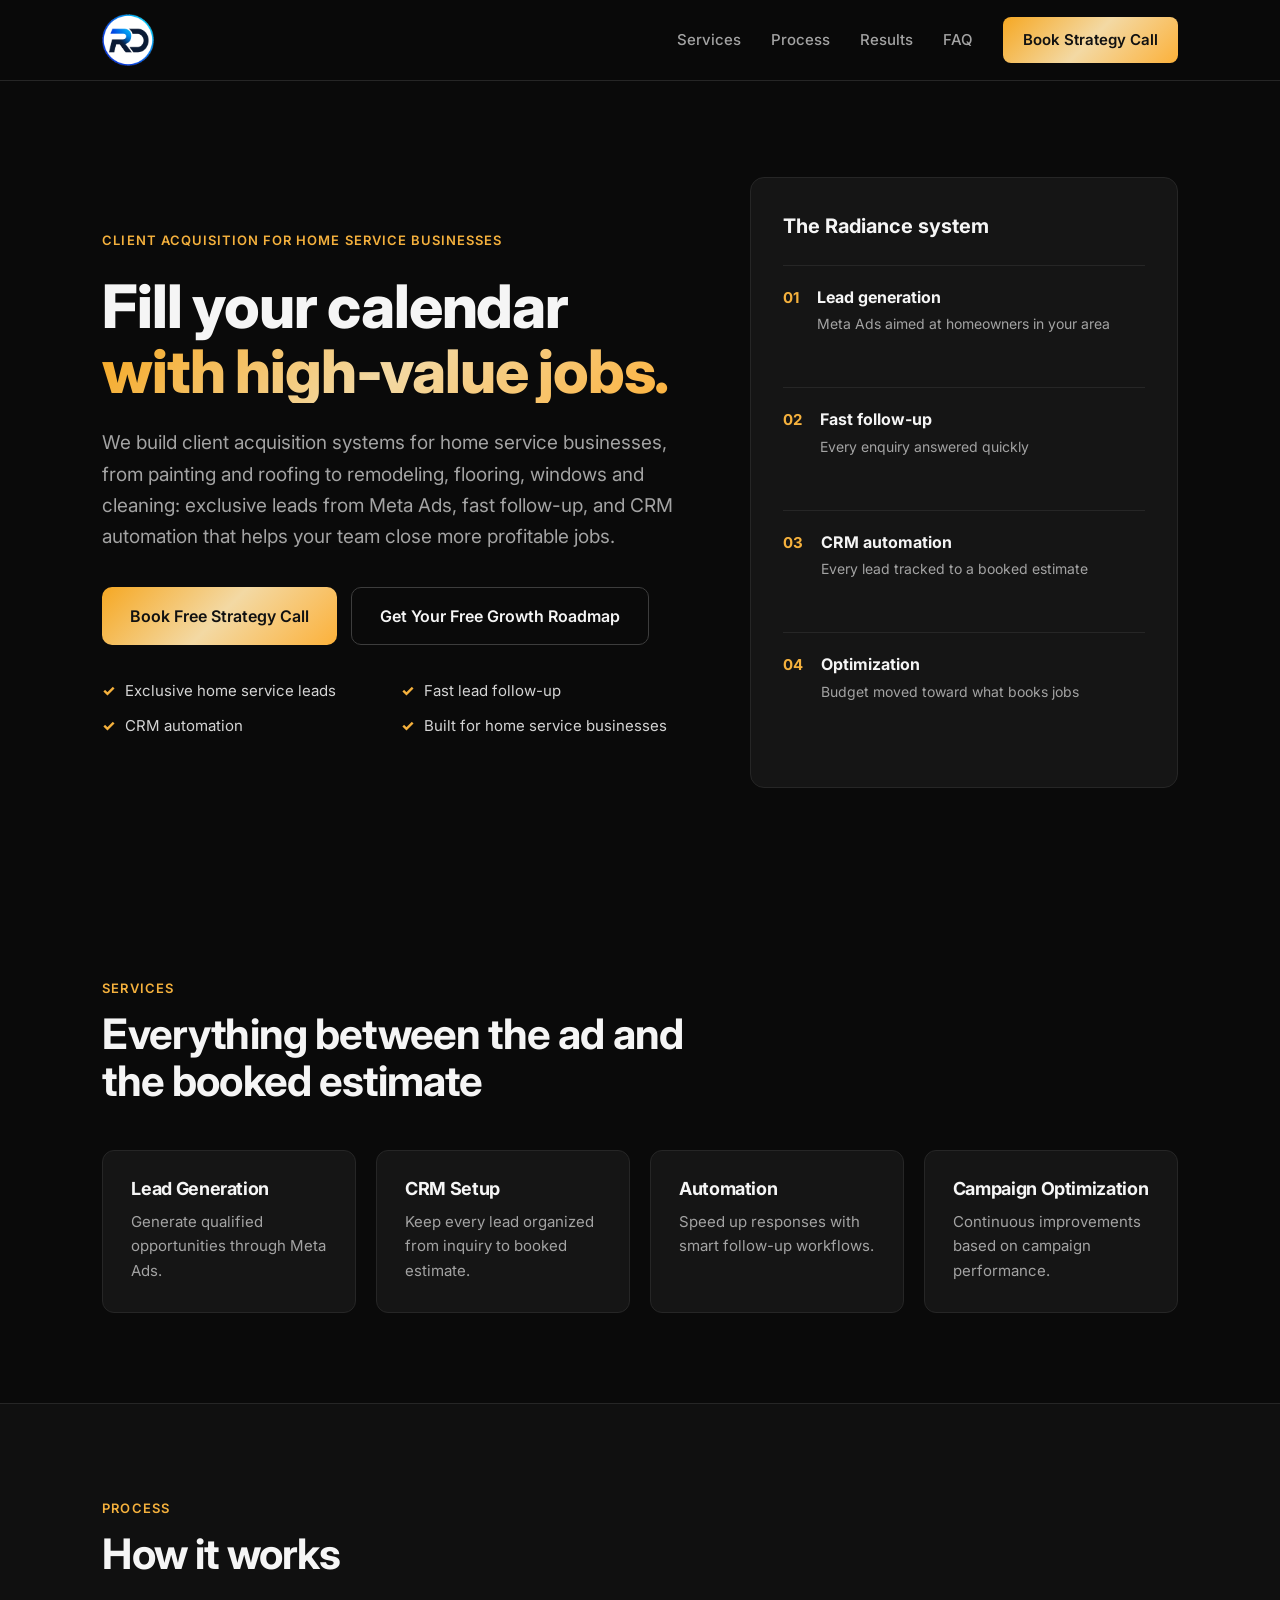
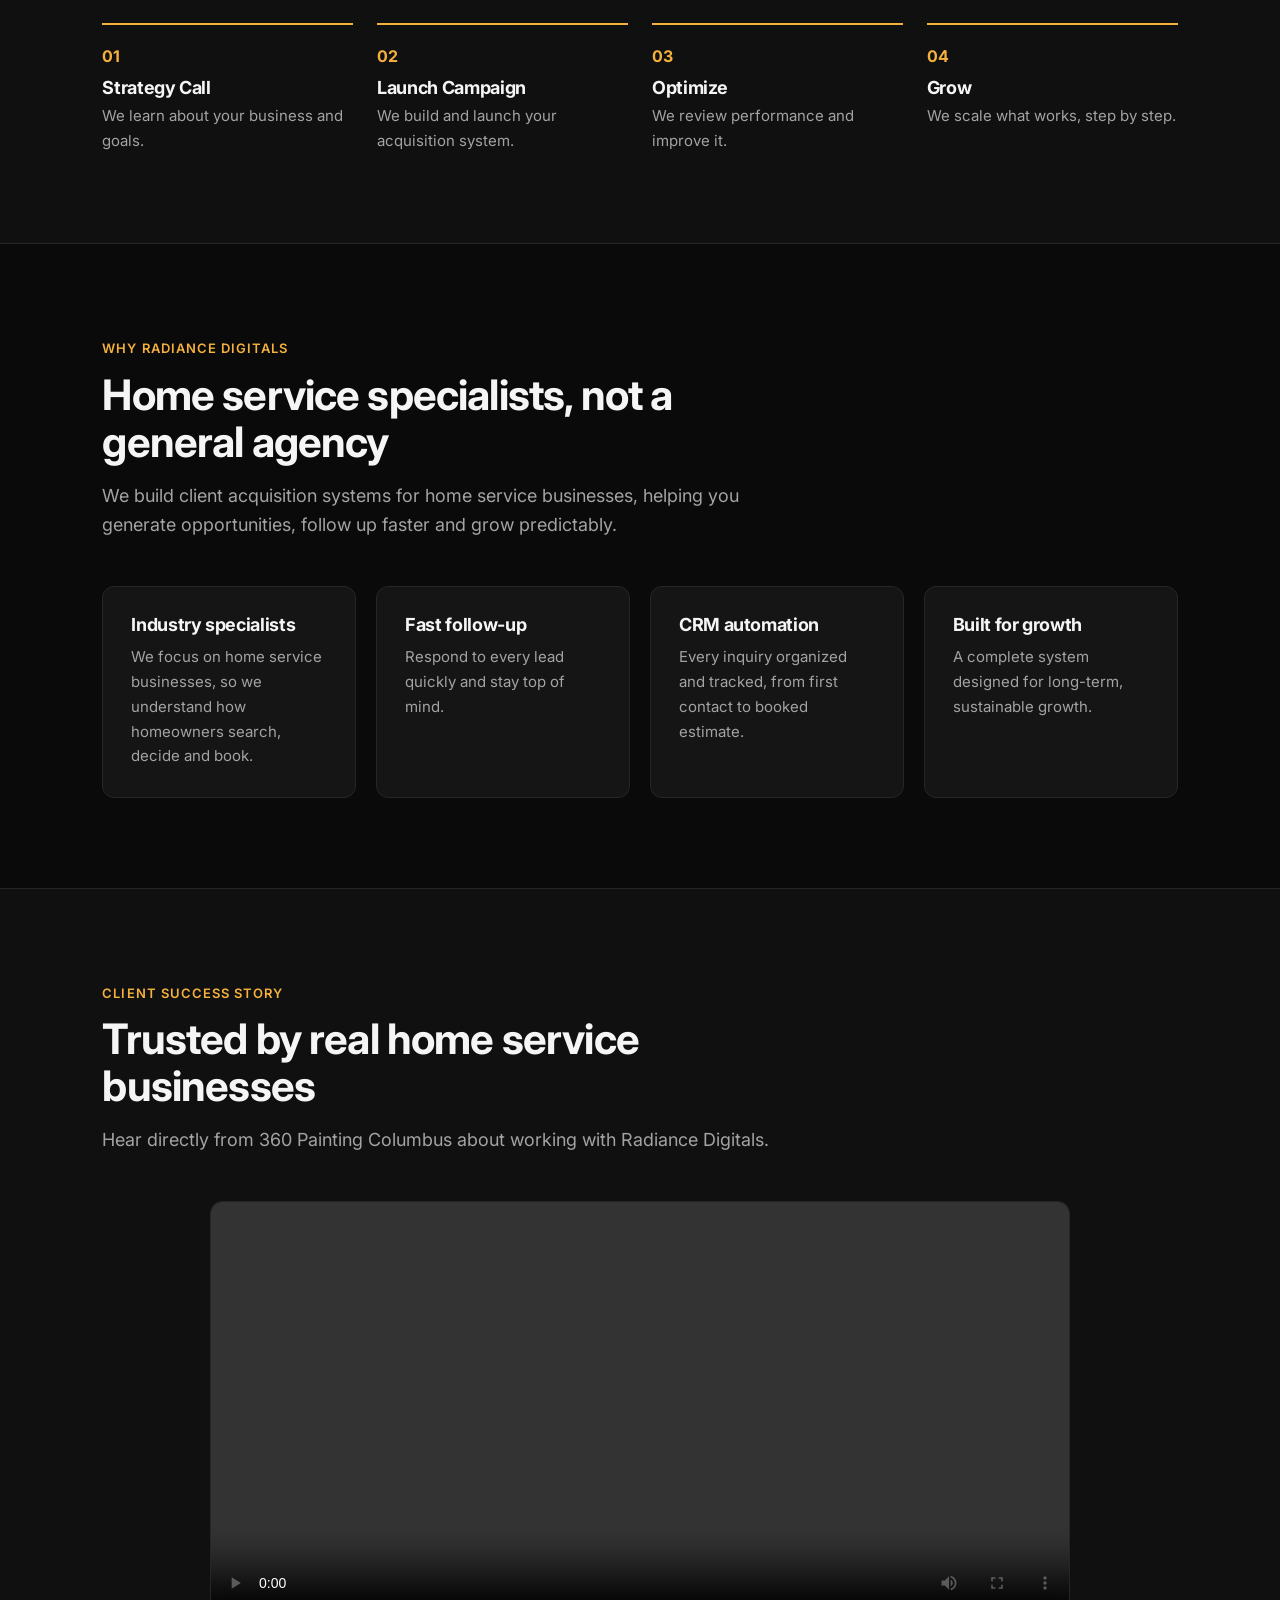
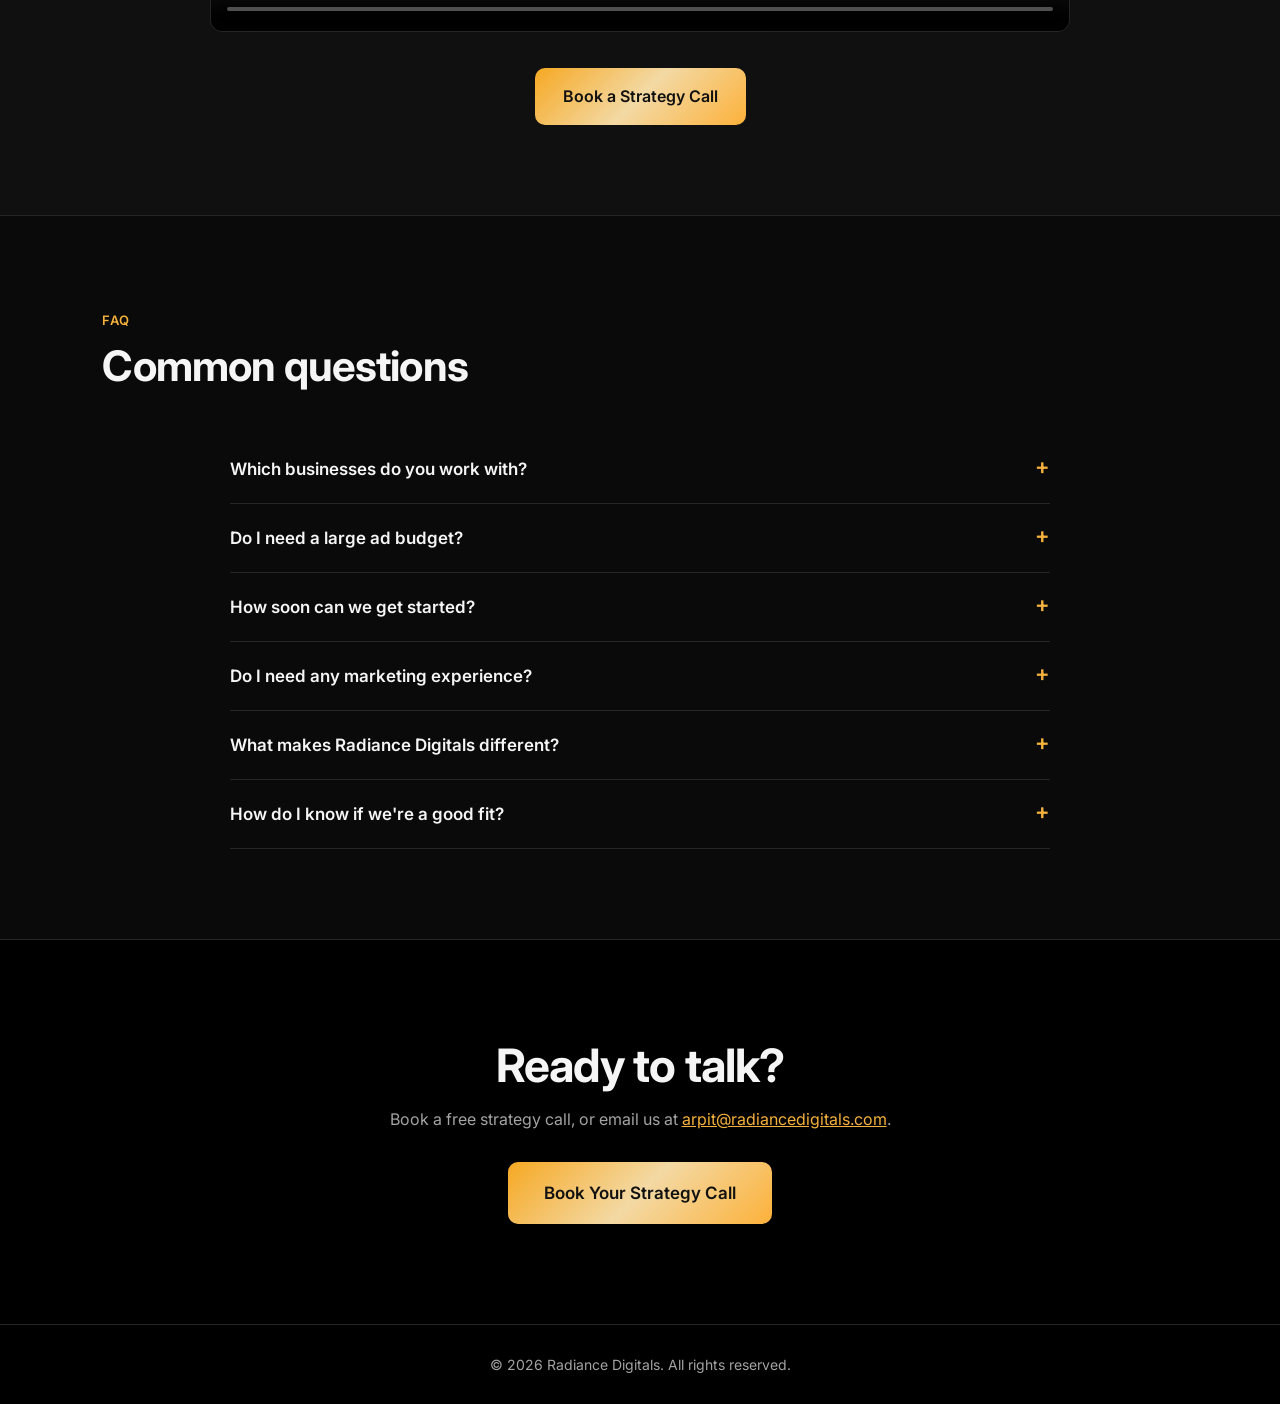
==== commit 877b8e8b: "Update index.html" ====
--- a/index.html
+++ b/index.html
@@ -8,7 +8,7 @@
 <link rel="icon" type="image/png" href="favicon.png?v=2">
 <link rel="preconnect" href="https://fonts.googleapis.com">
 <link href="https://fonts.googleapis.com/css2?family=Inter:wght@400;500;600;700;800&display=swap" rel="stylesheet">
-<link rel="stylesheet" href="style.css?v=4">
+<link rel="stylesheet" href="style.css?v=5">
 </head>
 <body>
 
@@ -27,7 +27,7 @@
 <section class="hero">
 <div class="hero-left">
 <span class="hero-tag">Client acquisition for home service businesses</span>
-<h1><span>Turn leads into</span><span class="gold">booked jobs.</span></h1>
+<h1><span>Fill your calendar</span><span class="gold">with high-value jobs.</span></h1>
 <p>We build client acquisition systems for home service businesses, from painting and roofing to remodeling, flooring, windows and cleaning: exclusive leads from Meta Ads, fast follow-up, and CRM automation that helps your team close more profitable jobs.</p>
 <div class="hero-buttons">
 <a href="https://calendar.app.google/pzpm2wf9R9y7N1vm7" class="btn-primary" target="_blank" rel="noopener">Book Free Strategy Call</a>
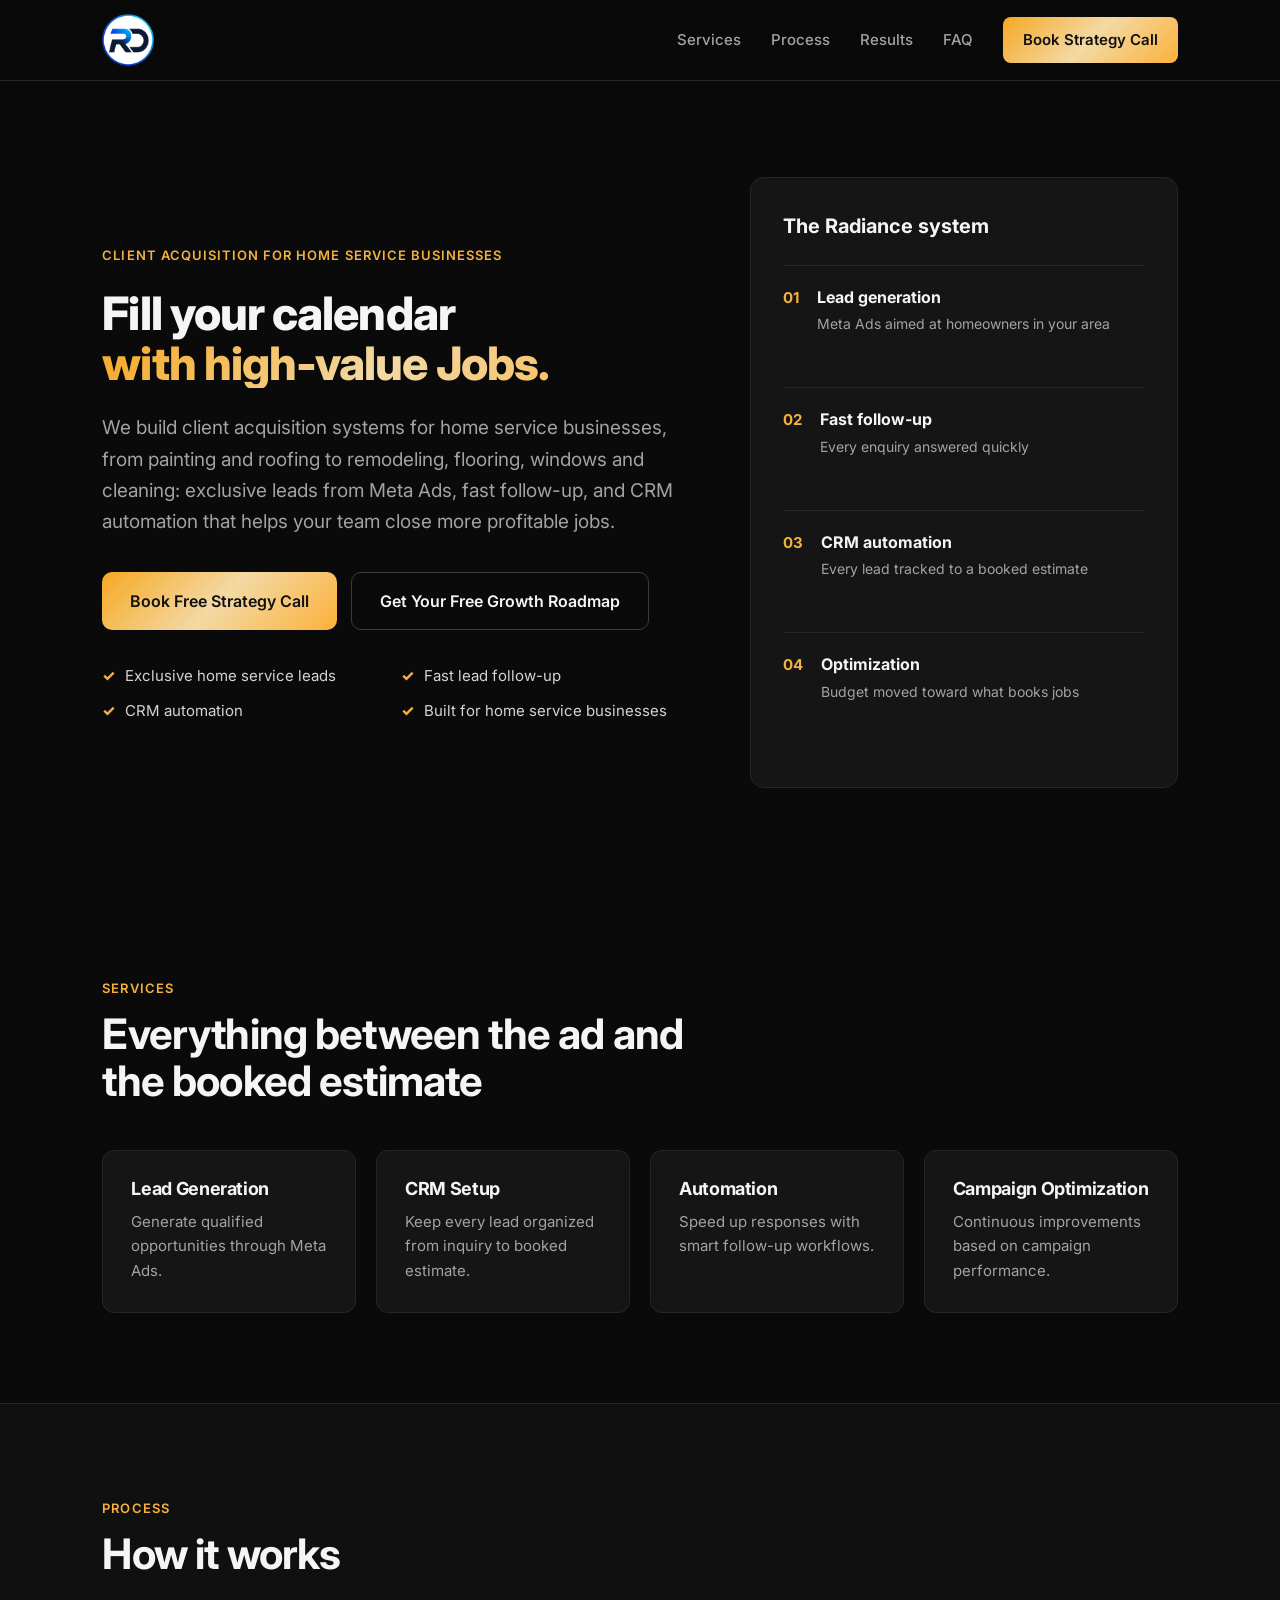
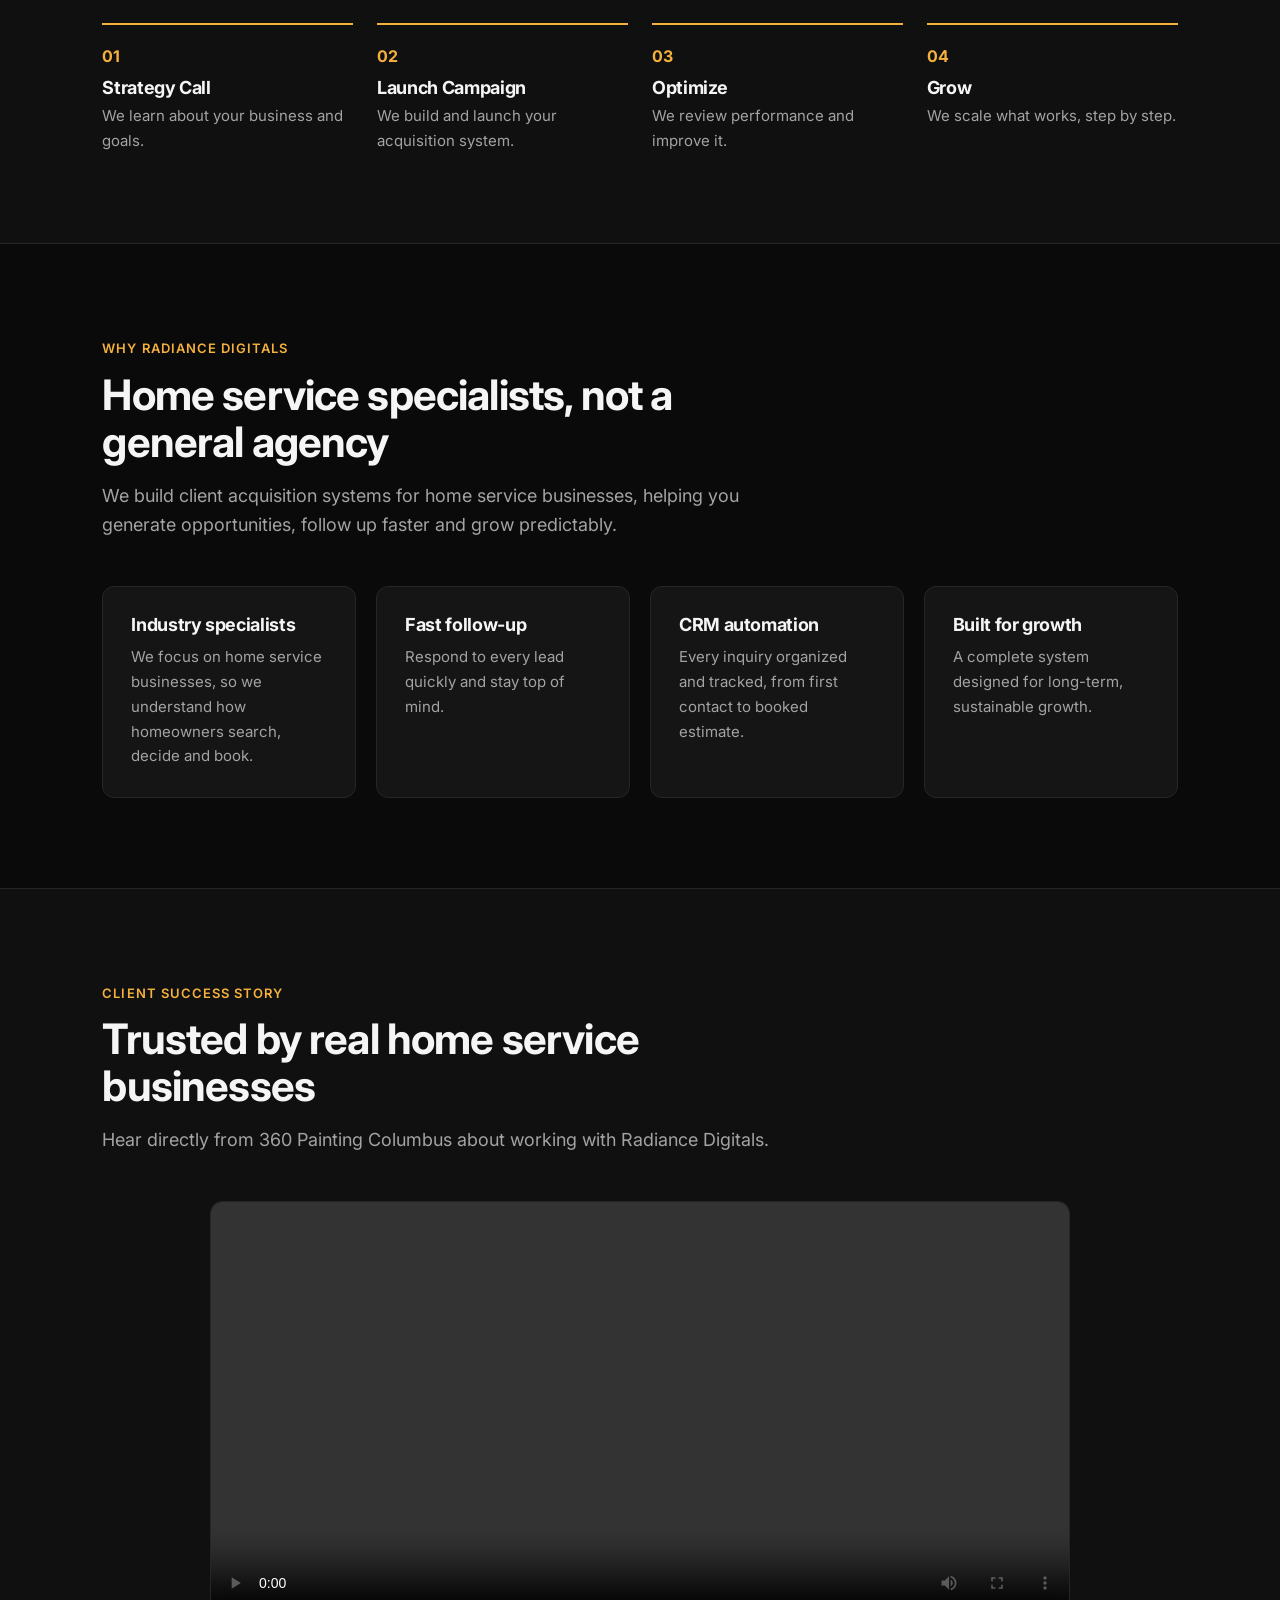
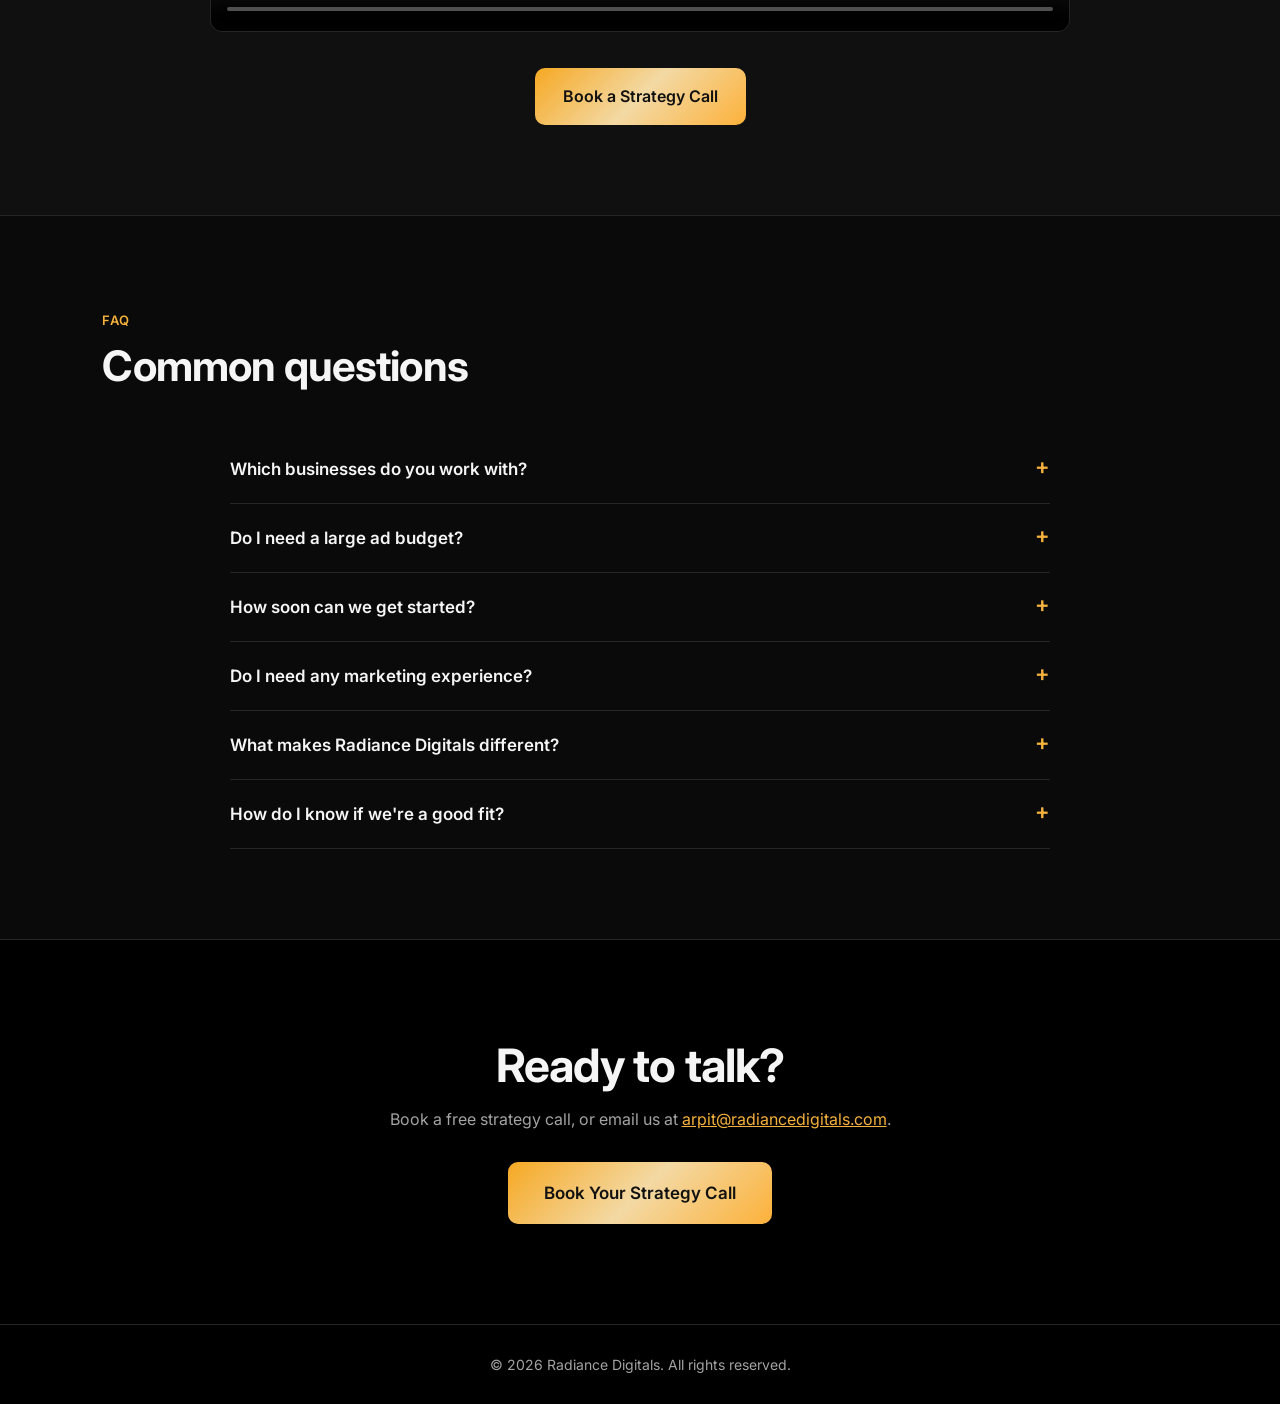
==== commit 178df28c: "Update index.html" ====
--- a/index.html
+++ b/index.html
@@ -27,7 +27,7 @@
 <section class="hero">
 <div class="hero-left">
 <span class="hero-tag">Client acquisition for home service businesses</span>
-<h1><span>Fill your calendar</span><span class="gold">with high-value jobs.</span></h1>
+<h1><span>Fill your calendar</span><span class="gold">with high-value Jobs.</span></h1>
 <p>We build client acquisition systems for home service businesses, from painting and roofing to remodeling, flooring, windows and cleaning: exclusive leads from Meta Ads, fast follow-up, and CRM automation that helps your team close more profitable jobs.</p>
 <div class="hero-buttons">
 <a href="https://calendar.app.google/pzpm2wf9R9y7N1vm7" class="btn-primary" target="_blank" rel="noopener">Book Free Strategy Call</a>
--- a/style.css
+++ b/style.css
@@ -22,7 +22,7 @@
 .hero{max-width:1300px;margin:auto;padding:96px 8%;display:grid;grid-template-columns:1.15fr .85fr;gap:70px;align-items:center}
 .hero-tag,.eyebrow{display:inline-block;font-size:13px;font-weight:600;letter-spacing:.08em;text-transform:uppercase;color:var(--gold)}
 .hero-tag{margin-bottom:22px}
-.hero h1{font-size:clamp(36px,4.8vw,60px);font-weight:800;margin-bottom:24px;line-height:1.08}
+.hero h1{font-size:clamp(28px,3.6vw,50px);font-weight:800;margin-bottom:24px;line-height:1.08}
 .hero h1 span{display:block}
 .gold{background:var(--gold-grad);-webkit-background-clip:text;background-clip:text;color:transparent}
 .hero p{font-size:19px;color:var(--gray);margin-bottom:34px;max-width:56ch}
@@ -65,6 +65,7 @@
 .contact p{color:var(--gray);margin-bottom:30px}
 .contact p a{color:var(--gold);text-decoration:underline}
 footer{text-align:center;padding:28px 8%;color:var(--gray);font-size:14px;background:#000;border-top:1px solid var(--border)}
+@media(min-width:641px){.hero h1 span{white-space:nowrap}}
 @media(max-width:980px){.hero{grid-template-columns:1fr;padding:64px 6%;gap:44px}.grid4,.steps{grid-template-columns:repeat(2,1fr)}}
 @media(max-width:640px){.nav{padding:12px 5%}.nav nav a:not(.btn-nav){display:none}.section{padding:64px 6%}.grid4,.steps,.hero-checks{grid-template-columns:1fr}.hero-buttons a{width:100%}}
 @media(prefers-reduced-motion:reduce){html{scroll-behavior:auto}}
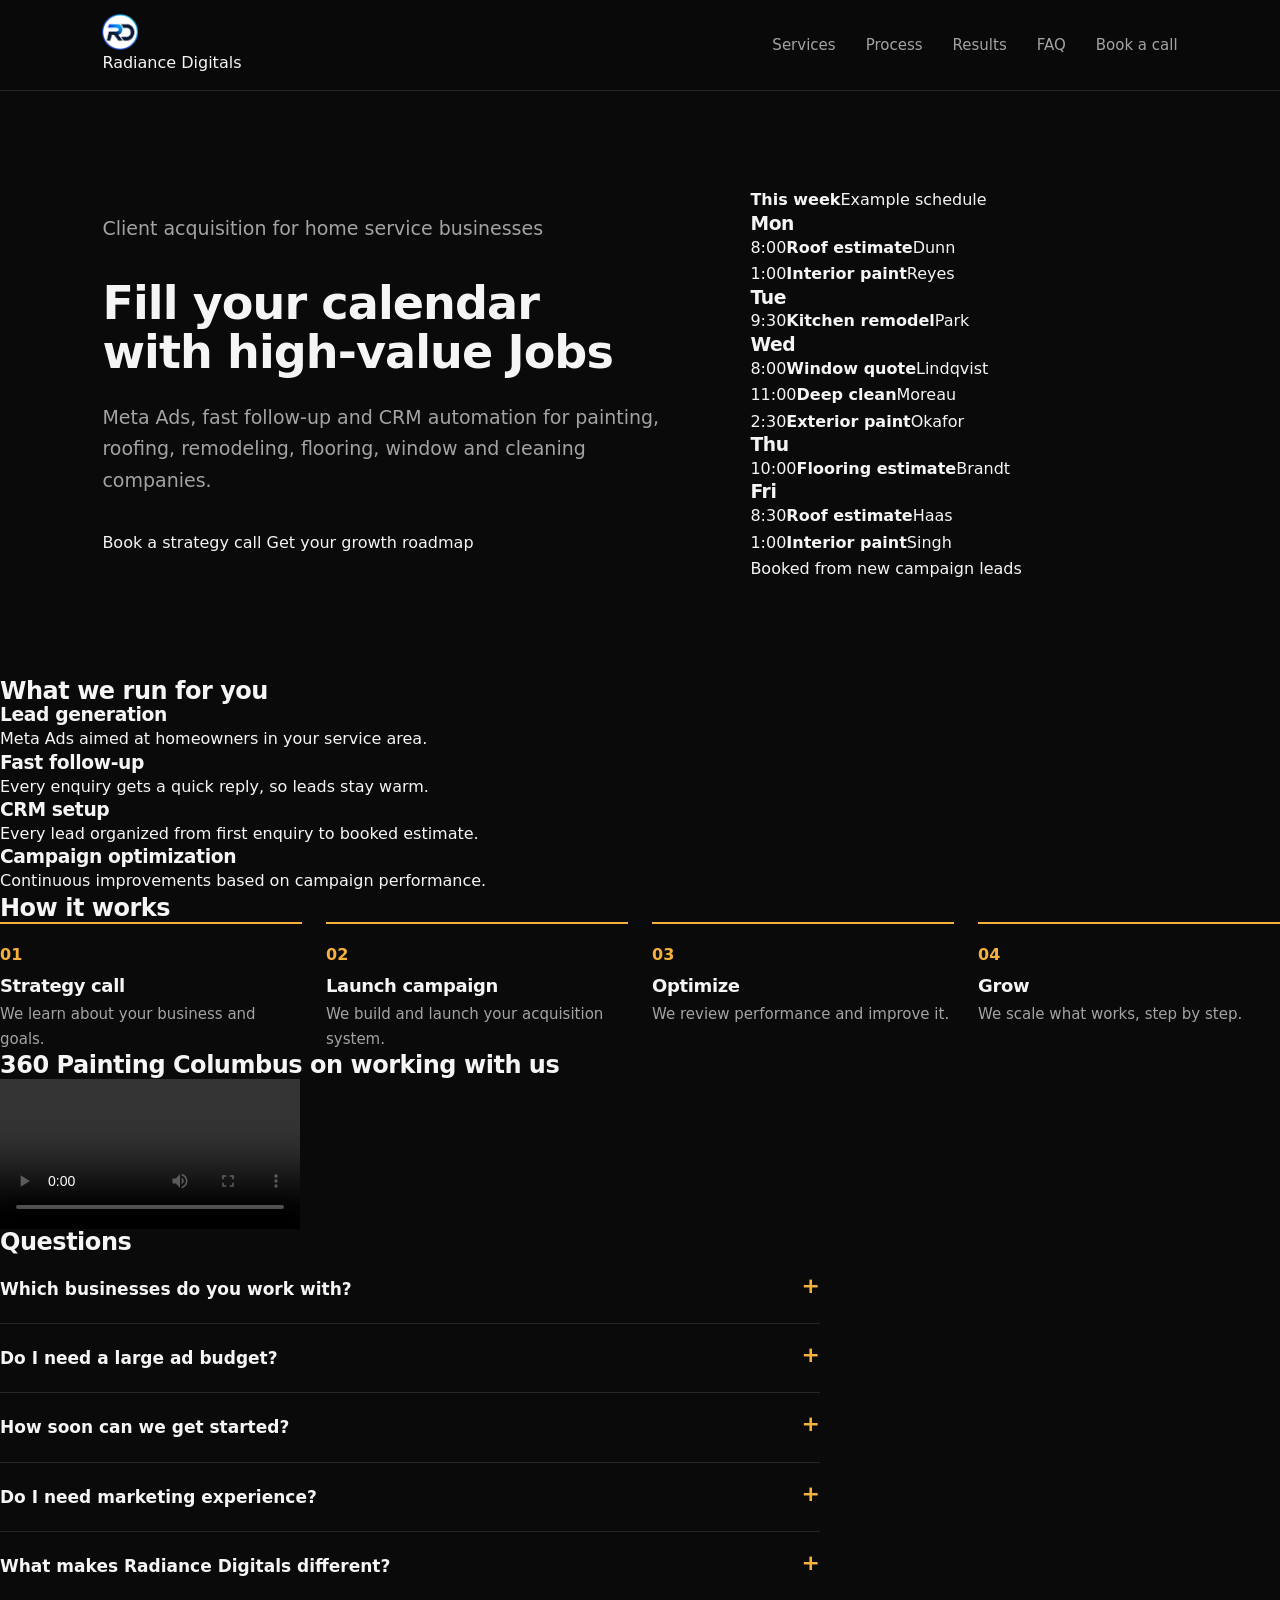
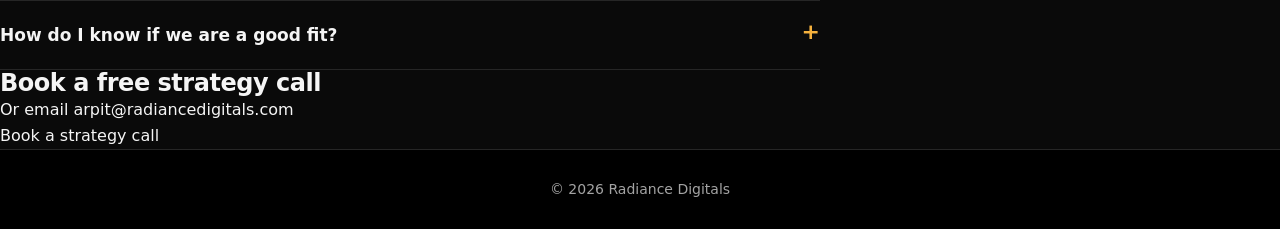
==== commit 92f77b08: "Update index.html" ====
--- a/index.html
+++ b/index.html
@@ -3,112 +3,101 @@
 <head>
 <meta charset="UTF-8">
 <meta name="viewport" content="width=device-width, initial-scale=1">
-<title>Radiance Digitals | Client Acquisition for Home Service Businesses</title>
-<meta name="description" content="Radiance Digitals builds client acquisition systems for home service businesses: Meta Ads, fast follow-up and CRM automation.">
+<title>Radiance Digitals | Client acquisition for home service businesses</title>
+<meta name="description" content="Meta Ads, fast follow-up and CRM automation that fill the calendars of home service businesses with booked estimates.">
 <link rel="icon" type="image/png" href="favicon.png?v=2">
 <link rel="preconnect" href="https://fonts.googleapis.com">
-<link href="https://fonts.googleapis.com/css2?family=Inter:wght@400;500;600;700;800&display=swap" rel="stylesheet">
-<link rel="stylesheet" href="style.css?v=5">
+<link href="https://fonts.googleapis.com/css2?family=Instrument+Sans:wght@400;500;600&family=Instrument+Serif&display=swap" rel="stylesheet">
+<link rel="stylesheet" href="style.css?v=7">
 </head>
 <body>
-
 <header class="nav">
-<a class="logo" href="#top"><img src="logo.png?v=2" alt="Radiance Digitals"></a>
+<a class="brand" href="#top"><img src="logo.png?v=2" alt="Radiance Digitals" width="36" height="36"><span>Radiance Digitals</span></a>
 <nav>
-<a href="#services">Services</a>
-<a href="#process">Process</a>
-<a href="#results">Results</a>
-<a href="#faq">FAQ</a>
-<a href="https://calendar.app.google/pzpm2wf9R9y7N1vm7" class="btn-nav" target="_blank" rel="noopener">Book Strategy Call</a>
+<a href="#services">Services</a><a href="#process">Process</a><a href="#results">Results</a><a href="#faq">FAQ</a>
+<a class="btn sm" href="https://calendar.app.google/pzpm2wf9R9y7N1vm7" target="_blank" rel="noopener">Book a call</a>
 </nav>
 </header>
 
 <main id="top">
 <section class="hero">
-<div class="hero-left">
-<span class="hero-tag">Client acquisition for home service businesses</span>
-<h1><span>Fill your calendar</span><span class="gold">with high-value Jobs.</span></h1>
-<p>We build client acquisition systems for home service businesses, from painting and roofing to remodeling, flooring, windows and cleaning: exclusive leads from Meta Ads, fast follow-up, and CRM automation that helps your team close more profitable jobs.</p>
-<div class="hero-buttons">
-<a href="https://calendar.app.google/pzpm2wf9R9y7N1vm7" class="btn-primary" target="_blank" rel="noopener">Book Free Strategy Call</a>
-<a href="growth-roadmap.html" class="btn-secondary">Get Your Free Growth Roadmap</a>
+<div class="hero-text">
+<p class="kicker">Client acquisition for home service businesses</p>
+<h1>Fill your calendar <br>with high-value Jobs</h1>
+<p class="sub">Meta Ads, fast follow-up and CRM automation for painting, roofing, remodeling, flooring, window and cleaning companies.</p>
+<div class="actions">
+<a class="btn" href="https://calendar.app.google/pzpm2wf9R9y7N1vm7" target="_blank" rel="noopener">Book a strategy call</a>
+<a class="btn ghost" href="growth-roadmap.html">Get your growth roadmap</a>
 </div>
-<ul class="hero-checks">
-<li>Exclusive home service leads</li>
-<li>Fast lead follow-up</li>
-<li>CRM automation</li>
-<li>Built for home service businesses</li>
-</ul>
 </div>
-<div class="dashboard" aria-label="How the system works">
-<div class="dashboard-title">The Radiance system</div>
-<div class="dash-row"><span>01</span><div><strong>Lead generation</strong><p>Meta Ads aimed at homeowners in your area</p></div></div>
-<div class="dash-row"><span>02</span><div><strong>Fast follow-up</strong><p>Every enquiry answered quickly</p></div></div>
-<div class="dash-row"><span>03</span><div><strong>CRM automation</strong><p>Every lead tracked to a booked estimate</p></div></div>
-<div class="dash-row"><span>04</span><div><strong>Optimization</strong><p>Budget moved toward what books jobs</p></div></div>
+
+<figure class="board" aria-label="Example week of booked estimates">
+<span class="tape" aria-hidden="true"></span>
+<div class="board-head"><strong>This week</strong><span>Example schedule</span></div>
+<div class="week">
+<div class="day"><h3>Mon</h3>
+<div class="job lead"><time>8:00</time><b>Roof estimate</b><span>Dunn</span></div>
+<div class="job"><time>1:00</time><b>Interior paint</b><span>Reyes</span></div></div>
+<div class="day"><h3>Tue</h3>
+<div class="job lead"><time>9:30</time><b>Kitchen remodel</b><span>Park</span></div></div>
+<div class="day"><h3>Wed</h3>
+<div class="job"><time>8:00</time><b>Window quote</b><span>Lindqvist</span></div>
+<div class="job lead"><time>11:00</time><b>Deep clean</b><span>Moreau</span></div>
+<div class="job"><time>2:30</time><b>Exterior paint</b><span>Okafor</span></div></div>
+<div class="day"><h3>Thu</h3>
+<div class="job"><time>10:00</time><b>Flooring estimate</b><span>Brandt</span></div></div>
+<div class="day"><h3>Fri</h3>
+<div class="job lead"><time>8:30</time><b>Roof estimate</b><span>Haas</span></div>
+<div class="job"><time>1:00</time><b>Interior paint</b><span>Singh</span></div></div>
+</div>
+<figcaption class="legend"><i></i>Booked from new campaign leads</figcaption>
+</figure>
+</section>
+
+<section id="services" class="block">
+<h2>What we run for you</h2>
+<div class="rows">
+<div><h3>Lead generation</h3><p>Meta Ads aimed at homeowners in your service area.</p></div>
+<div><h3>Fast follow-up</h3><p>Every enquiry gets a quick reply, so leads stay warm.</p></div>
+<div><h3>CRM setup</h3><p>Every lead organized from first enquiry to booked estimate.</p></div>
+<div><h3>Campaign optimization</h3><p>Continuous improvements based on campaign performance.</p></div>
 </div>
 </section>
 
-<section id="services" class="section">
-<div class="head"><span class="eyebrow">Services</span><h2>Everything between the ad and the booked estimate</h2></div>
-<div class="grid4">
-<div class="card"><h3>Lead Generation</h3><p>Generate qualified opportunities through Meta Ads.</p></div>
-<div class="card"><h3>CRM Setup</h3><p>Keep every lead organized from inquiry to booked estimate.</p></div>
-<div class="card"><h3>Automation</h3><p>Speed up responses with smart follow-up workflows.</p></div>
-<div class="card"><h3>Campaign Optimization</h3><p>Continuous improvements based on campaign performance.</p></div>
-</div>
-</section>
-
-<section id="process" class="section alt">
-<div class="head"><span class="eyebrow">Process</span><h2>How it works</h2></div>
+<section id="process" class="block tint">
+<h2>How it works</h2>
 <ol class="steps">
-<li><h3>Strategy Call</h3><p>We learn about your business and goals.</p></li>
-<li><h3>Launch Campaign</h3><p>We build and launch your acquisition system.</p></li>
+<li><h3>Strategy call</h3><p>We learn about your business and goals.</p></li>
+<li><h3>Launch campaign</h3><p>We build and launch your acquisition system.</p></li>
 <li><h3>Optimize</h3><p>We review performance and improve it.</p></li>
 <li><h3>Grow</h3><p>We scale what works, step by step.</p></li>
 </ol>
 </section>
 
-<section class="section">
-<div class="head"><span class="eyebrow">Why Radiance Digitals</span><h2>Home service specialists, not a general agency</h2>
-<p class="sub">We build client acquisition systems for home service businesses, helping you generate opportunities, follow up faster and grow predictably.</p></div>
-<div class="grid4">
-<div class="card"><h3>Industry specialists</h3><p>We focus on home service businesses, so we understand how homeowners search, decide and book.</p></div>
-<div class="card"><h3>Fast follow-up</h3><p>Respond to every lead quickly and stay top of mind.</p></div>
-<div class="card"><h3>CRM automation</h3><p>Every inquiry organized and tracked, from first contact to booked estimate.</p></div>
-<div class="card"><h3>Built for growth</h3><p>A complete system designed for long-term, sustainable growth.</p></div>
+<section id="results" class="block">
+<h2>360 Painting Columbus on working with us</h2>
+<div class="video"><video controls preload="metadata" playsinline aria-label="360 Painting Columbus testimonial"><source src="testimonial.mp4" type="video/mp4"></video></div>
+</section>
+
+<section id="faq" class="block tint">
+<h2>Questions</h2>
+<div class="faq">
+<details><summary>Which businesses do you work with?</summary><p>Home service businesses, including painting, roofing, remodeling, flooring, window and cleaning companies. Our systems are built around how homeowners find and book these services.</p></details>
+<details><summary>Do I need a large ad budget?</summary><p>We recommend a budget based on your market during the strategy call.</p></details>
+<details><summary>How soon can we get started?</summary><p>Once we agree on the strategy, we begin onboarding and prepare your system for launch.</p></details>
+<details><summary>Do I need marketing experience?</summary><p>No. We handle the technical setup and guide you through the process.</p></details>
+<details><summary>What makes Radiance Digitals different?</summary><p>We focus on home service businesses and build systems around how homeowners hire.</p></details>
+<details><summary>How do I know if we are a good fit?</summary><p>Book a free strategy call. We will learn about your business and tell you honestly whether we are the right fit.</p></details>
 </div>
 </section>
 
-<section id="results" class="section alt">
-<div class="head"><span class="eyebrow">Client success story</span><h2>Trusted by real home service businesses</h2>
-<p class="sub">Hear directly from 360 Painting Columbus about working with Radiance Digitals.</p></div>
-<div class="video-wrap">
-<video controls preload="metadata" playsinline aria-label="360 Painting Columbus testimonial"><source src="testimonial.mp4" type="video/mp4"></video>
-</div>
-<p class="center"><a href="https://calendar.app.google/pzpm2wf9R9y7N1vm7" class="btn-primary" target="_blank" rel="noopener">Book a Strategy Call</a></p>
-</section>
-
-<section id="faq" class="section">
-<div class="head"><span class="eyebrow">FAQ</span><h2>Common questions</h2></div>
-<div class="faq">
-<details><summary>Which businesses do you work with?</summary><p>We work with home service businesses, including painting, roofing, remodeling, flooring, window and cleaning companies. Our systems are built around how homeowners find and book these services.</p></details>
-<details><summary>Do I need a large ad budget?</summary><p>We'll recommend a budget based on your market during the strategy call.</p></details>
-<details><summary>How soon can we get started?</summary><p>Once we're aligned on the strategy, we begin onboarding and prepare your client acquisition system for launch.</p></details>
-<details><summary>Do I need any marketing experience?</summary><p>No. We handle the technical setup and guide you through the process so you can focus on running your business.</p></details>
-<details><summary>What makes Radiance Digitals different?</summary><p>Unlike general marketing agencies, we focus on home service businesses and build systems tailored to how homeowners hire.</p></details>
-<details><summary>How do I know if we're a good fit?</summary><p>Book a free strategy call. We'll learn about your business, answer your questions and tell you honestly whether we're the right fit.</p></details>
-</div>
-</section>
-
-<section id="contact" class="contact">
-<h2>Ready to talk?</h2>
-<p>Book a free strategy call, or email us at <a href="mailto:arpit@radiancedigitals.com">arpit@radiancedigitals.com</a>.</p>
-<a class="btn-primary big" href="https://calendar.app.google/pzpm2wf9R9y7N1vm7" target="_blank" rel="noopener">Book Your Strategy Call</a>
+<section class="close">
+<h2>Book a free strategy call</h2>
+<p>Or email <a href="mailto:arpit@radiancedigitals.com">arpit@radiancedigitals.com</a></p>
+<a class="btn" href="https://calendar.app.google/pzpm2wf9R9y7N1vm7" target="_blank" rel="noopener">Book a strategy call</a>
 </section>
 </main>
-
-<footer>&copy; 2026 Radiance Digitals. All rights reserved.</footer>
+<footer>&copy; 2026 Radiance Digitals</footer>
 <script src="script.js"></script>
 </body>
 </html>
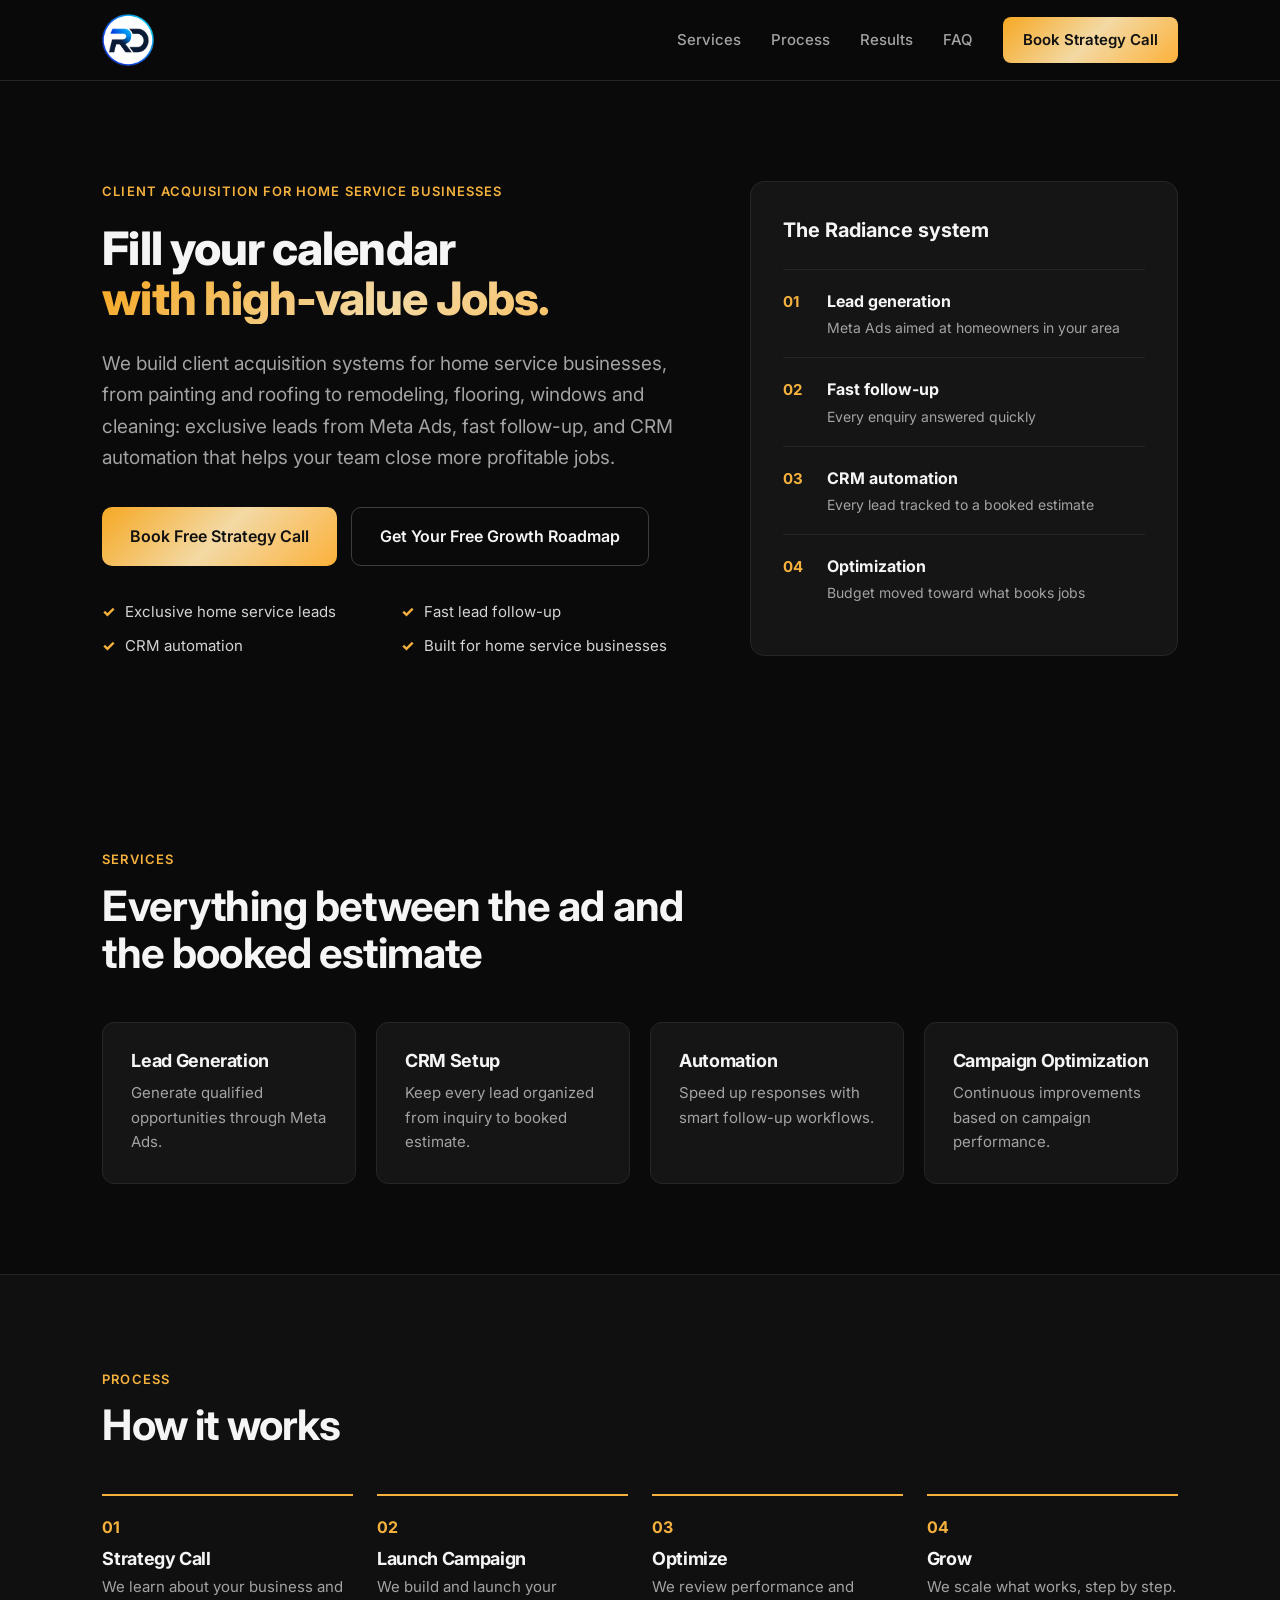
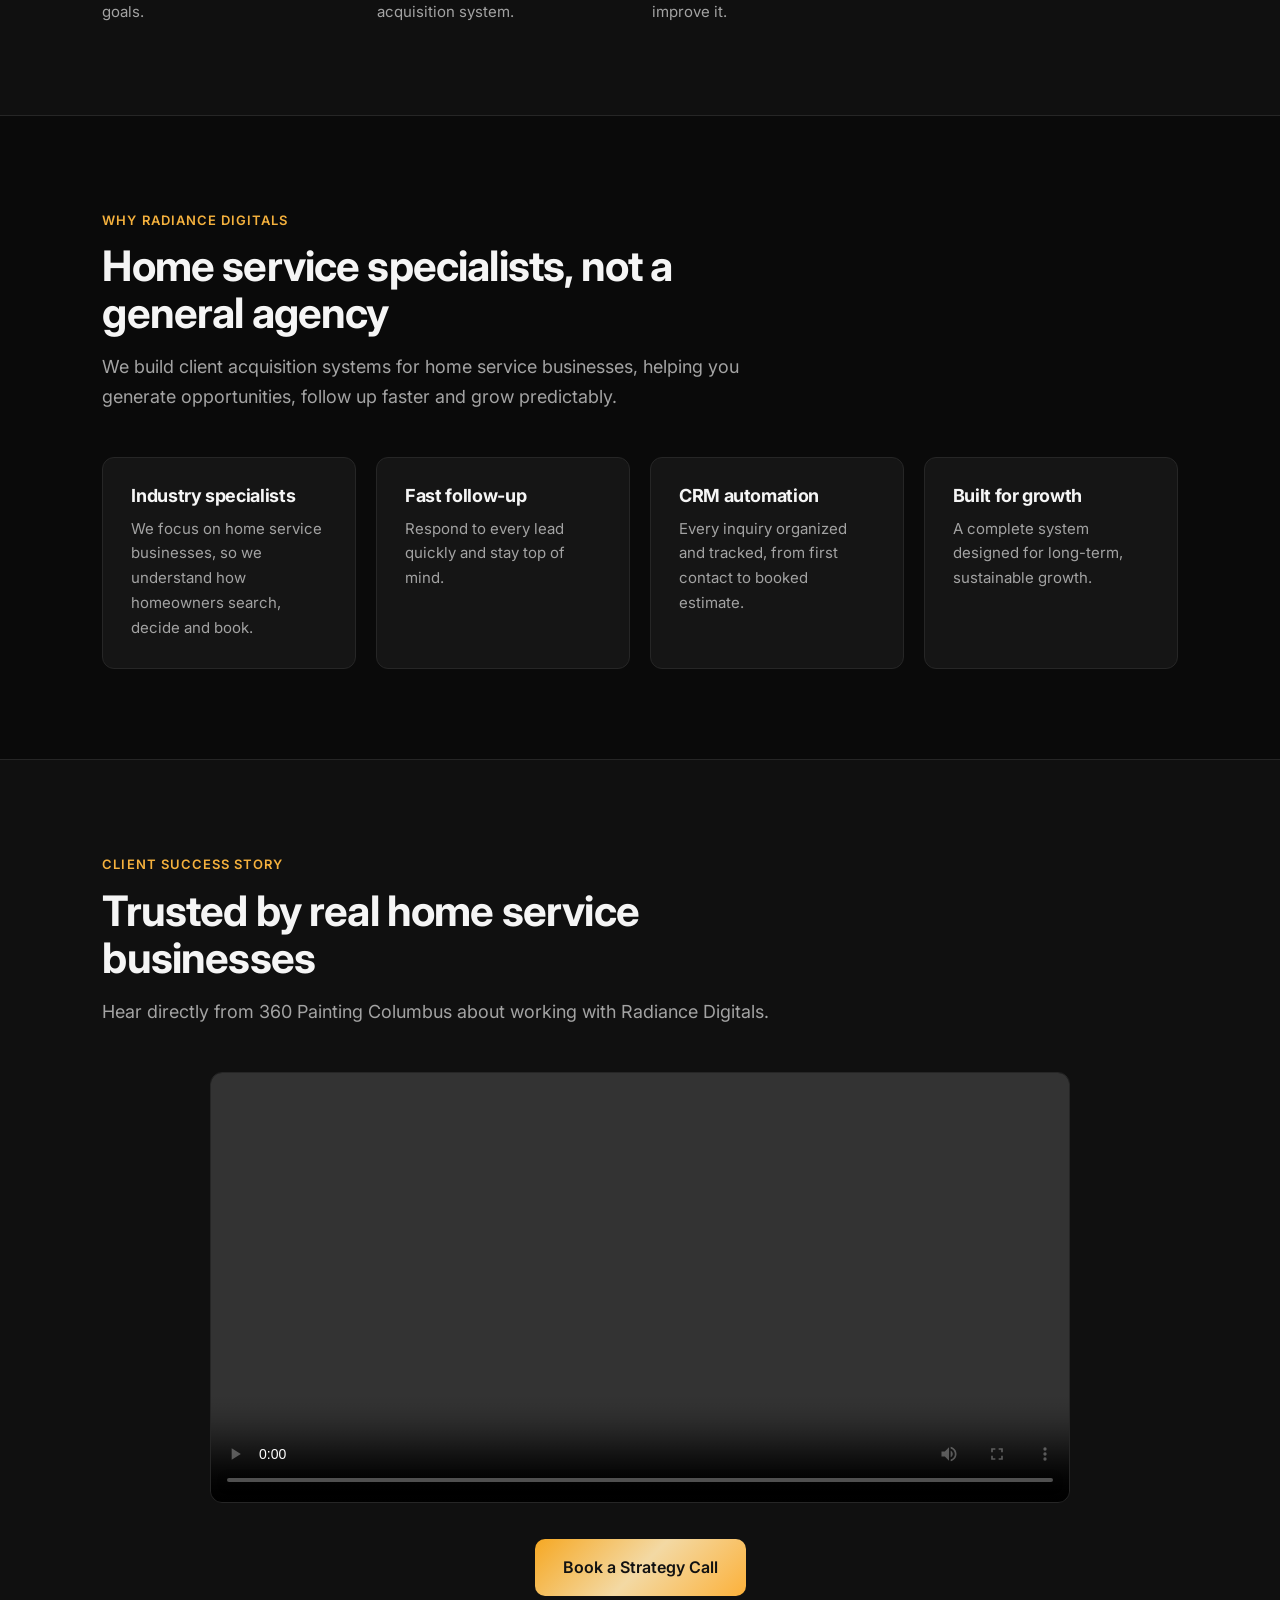
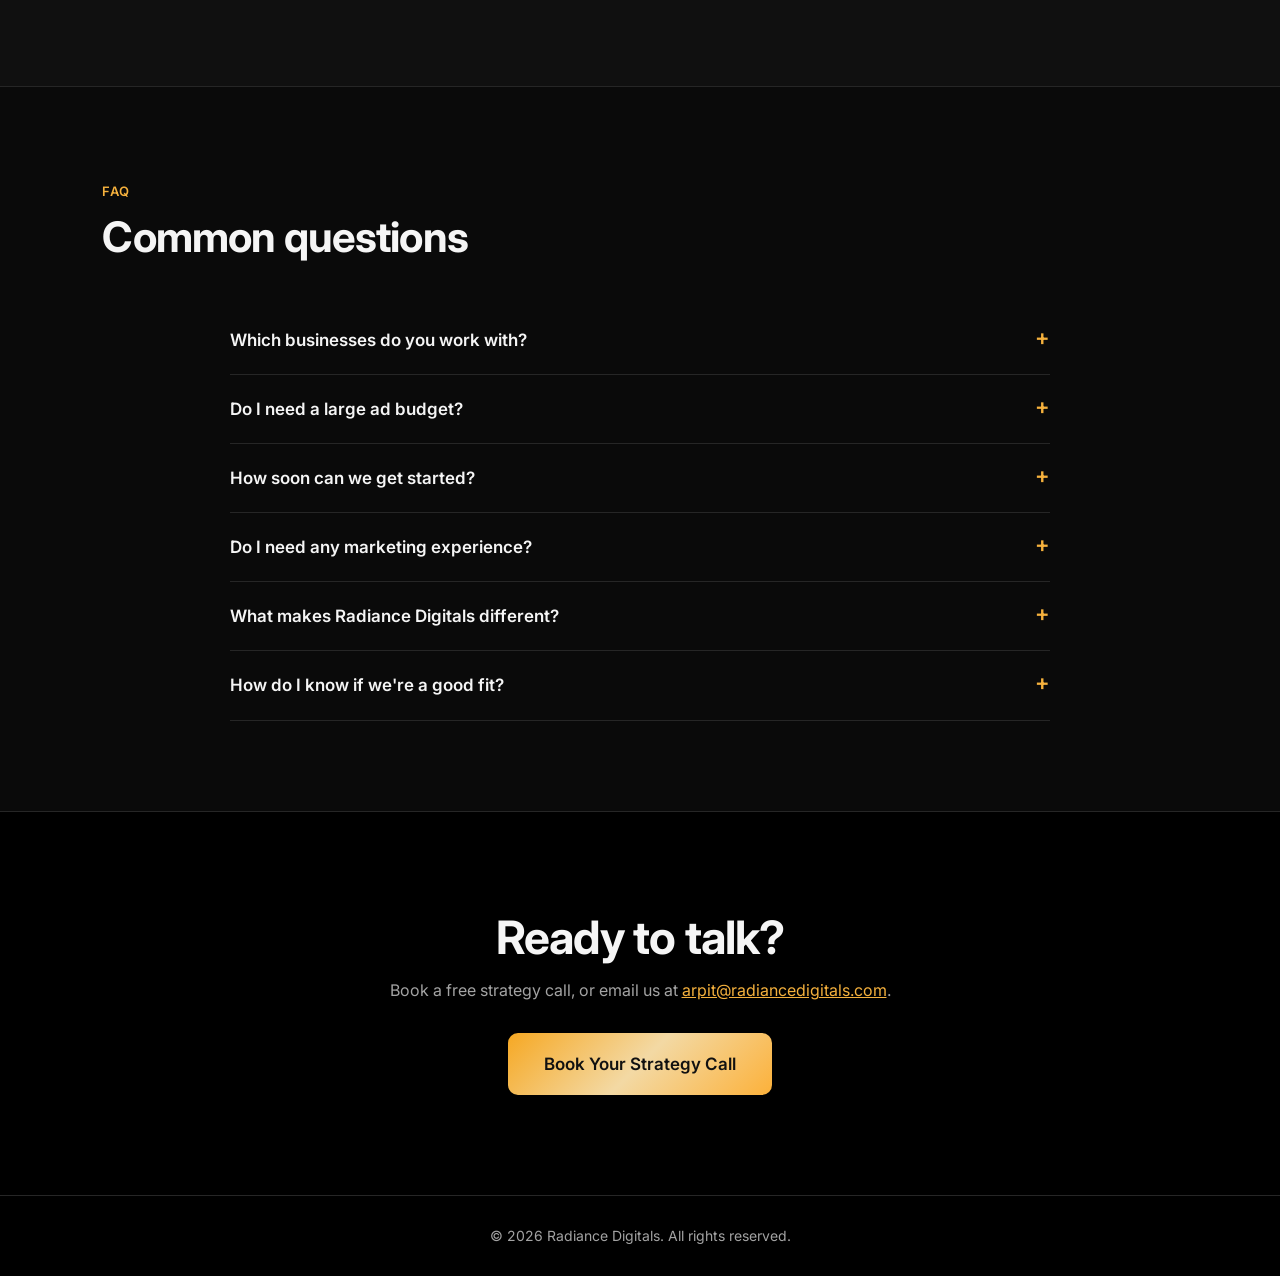
==== commit 38746815: "Update index.html" ====
--- a/index.html
+++ b/index.html
@@ -3,101 +3,112 @@
 <head>
 <meta charset="UTF-8">
 <meta name="viewport" content="width=device-width, initial-scale=1">
-<title>Radiance Digitals | Client acquisition for home service businesses</title>
-<meta name="description" content="Meta Ads, fast follow-up and CRM automation that fill the calendars of home service businesses with booked estimates.">
+<title>Radiance Digitals | Client Acquisition for Home Service Businesses</title>
+<meta name="description" content="Radiance Digitals builds client acquisition systems for home service businesses: Meta Ads, fast follow-up and CRM automation.">
 <link rel="icon" type="image/png" href="favicon.png?v=2">
 <link rel="preconnect" href="https://fonts.googleapis.com">
-<link href="https://fonts.googleapis.com/css2?family=Instrument+Sans:wght@400;500;600&family=Instrument+Serif&display=swap" rel="stylesheet">
-<link rel="stylesheet" href="style.css?v=7">
+<link href="https://fonts.googleapis.com/css2?family=Inter:wght@400;500;600;700;800&display=swap" rel="stylesheet">
+<link rel="stylesheet" href="style.css?v=6">
 </head>
 <body>
+
 <header class="nav">
-<a class="brand" href="#top"><img src="logo.png?v=2" alt="Radiance Digitals" width="36" height="36"><span>Radiance Digitals</span></a>
+<a class="logo" href="#top"><img src="logo.png?v=2" alt="Radiance Digitals"></a>
 <nav>
-<a href="#services">Services</a><a href="#process">Process</a><a href="#results">Results</a><a href="#faq">FAQ</a>
-<a class="btn sm" href="https://calendar.app.google/pzpm2wf9R9y7N1vm7" target="_blank" rel="noopener">Book a call</a>
+<a href="#services">Services</a>
+<a href="#process">Process</a>
+<a href="#results">Results</a>
+<a href="#faq">FAQ</a>
+<a href="https://calendar.app.google/pzpm2wf9R9y7N1vm7" class="btn-nav" target="_blank" rel="noopener">Book Strategy Call</a>
 </nav>
 </header>
 
 <main id="top">
 <section class="hero">
-<div class="hero-text">
-<p class="kicker">Client acquisition for home service businesses</p>
-<h1>Fill your calendar <br>with high-value Jobs</h1>
-<p class="sub">Meta Ads, fast follow-up and CRM automation for painting, roofing, remodeling, flooring, window and cleaning companies.</p>
-<div class="actions">
-<a class="btn" href="https://calendar.app.google/pzpm2wf9R9y7N1vm7" target="_blank" rel="noopener">Book a strategy call</a>
-<a class="btn ghost" href="growth-roadmap.html">Get your growth roadmap</a>
+<div class="hero-left">
+<span class="hero-tag">Client acquisition for home service businesses</span>
+<h1><span>Fill your calendar</span><span class="gold">with high-value Jobs.</span></h1>
+<p>We build client acquisition systems for home service businesses, from painting and roofing to remodeling, flooring, windows and cleaning: exclusive leads from Meta Ads, fast follow-up, and CRM automation that helps your team close more profitable jobs.</p>
+<div class="hero-buttons">
+<a href="https://calendar.app.google/pzpm2wf9R9y7N1vm7" class="btn-primary" target="_blank" rel="noopener">Book Free Strategy Call</a>
+<a href="growth-roadmap.html" class="btn-secondary">Get Your Free Growth Roadmap</a>
 </div>
+<ul class="hero-checks">
+<li>Exclusive home service leads</li>
+<li>Fast lead follow-up</li>
+<li>CRM automation</li>
+<li>Built for home service businesses</li>
+</ul>
 </div>
-
-<figure class="board" aria-label="Example week of booked estimates">
-<span class="tape" aria-hidden="true"></span>
-<div class="board-head"><strong>This week</strong><span>Example schedule</span></div>
-<div class="week">
-<div class="day"><h3>Mon</h3>
-<div class="job lead"><time>8:00</time><b>Roof estimate</b><span>Dunn</span></div>
-<div class="job"><time>1:00</time><b>Interior paint</b><span>Reyes</span></div></div>
-<div class="day"><h3>Tue</h3>
-<div class="job lead"><time>9:30</time><b>Kitchen remodel</b><span>Park</span></div></div>
-<div class="day"><h3>Wed</h3>
-<div class="job"><time>8:00</time><b>Window quote</b><span>Lindqvist</span></div>
-<div class="job lead"><time>11:00</time><b>Deep clean</b><span>Moreau</span></div>
-<div class="job"><time>2:30</time><b>Exterior paint</b><span>Okafor</span></div></div>
-<div class="day"><h3>Thu</h3>
-<div class="job"><time>10:00</time><b>Flooring estimate</b><span>Brandt</span></div></div>
-<div class="day"><h3>Fri</h3>
-<div class="job lead"><time>8:30</time><b>Roof estimate</b><span>Haas</span></div>
-<div class="job"><time>1:00</time><b>Interior paint</b><span>Singh</span></div></div>
-</div>
-<figcaption class="legend"><i></i>Booked from new campaign leads</figcaption>
-</figure>
-</section>
-
-<section id="services" class="block">
-<h2>What we run for you</h2>
-<div class="rows">
-<div><h3>Lead generation</h3><p>Meta Ads aimed at homeowners in your service area.</p></div>
-<div><h3>Fast follow-up</h3><p>Every enquiry gets a quick reply, so leads stay warm.</p></div>
-<div><h3>CRM setup</h3><p>Every lead organized from first enquiry to booked estimate.</p></div>
-<div><h3>Campaign optimization</h3><p>Continuous improvements based on campaign performance.</p></div>
+<div class="dashboard" aria-label="How the system works">
+<div class="dashboard-title">The Radiance system</div>
+<div class="dash-row"><span>01</span><div><strong>Lead generation</strong><p>Meta Ads aimed at homeowners in your area</p></div></div>
+<div class="dash-row"><span>02</span><div><strong>Fast follow-up</strong><p>Every enquiry answered quickly</p></div></div>
+<div class="dash-row"><span>03</span><div><strong>CRM automation</strong><p>Every lead tracked to a booked estimate</p></div></div>
+<div class="dash-row"><span>04</span><div><strong>Optimization</strong><p>Budget moved toward what books jobs</p></div></div>
 </div>
 </section>
 
-<section id="process" class="block tint">
-<h2>How it works</h2>
+<section id="services" class="section">
+<div class="head"><span class="eyebrow">Services</span><h2>Everything between the ad and the booked estimate</h2></div>
+<div class="grid4">
+<div class="card"><h3>Lead Generation</h3><p>Generate qualified opportunities through Meta Ads.</p></div>
+<div class="card"><h3>CRM Setup</h3><p>Keep every lead organized from inquiry to booked estimate.</p></div>
+<div class="card"><h3>Automation</h3><p>Speed up responses with smart follow-up workflows.</p></div>
+<div class="card"><h3>Campaign Optimization</h3><p>Continuous improvements based on campaign performance.</p></div>
+</div>
+</section>
+
+<section id="process" class="section alt">
+<div class="head"><span class="eyebrow">Process</span><h2>How it works</h2></div>
 <ol class="steps">
-<li><h3>Strategy call</h3><p>We learn about your business and goals.</p></li>
-<li><h3>Launch campaign</h3><p>We build and launch your acquisition system.</p></li>
+<li><h3>Strategy Call</h3><p>We learn about your business and goals.</p></li>
+<li><h3>Launch Campaign</h3><p>We build and launch your acquisition system.</p></li>
 <li><h3>Optimize</h3><p>We review performance and improve it.</p></li>
 <li><h3>Grow</h3><p>We scale what works, step by step.</p></li>
 </ol>
 </section>
 
-<section id="results" class="block">
-<h2>360 Painting Columbus on working with us</h2>
-<div class="video"><video controls preload="metadata" playsinline aria-label="360 Painting Columbus testimonial"><source src="testimonial.mp4" type="video/mp4"></video></div>
-</section>
-
-<section id="faq" class="block tint">
-<h2>Questions</h2>
-<div class="faq">
-<details><summary>Which businesses do you work with?</summary><p>Home service businesses, including painting, roofing, remodeling, flooring, window and cleaning companies. Our systems are built around how homeowners find and book these services.</p></details>
-<details><summary>Do I need a large ad budget?</summary><p>We recommend a budget based on your market during the strategy call.</p></details>
-<details><summary>How soon can we get started?</summary><p>Once we agree on the strategy, we begin onboarding and prepare your system for launch.</p></details>
-<details><summary>Do I need marketing experience?</summary><p>No. We handle the technical setup and guide you through the process.</p></details>
-<details><summary>What makes Radiance Digitals different?</summary><p>We focus on home service businesses and build systems around how homeowners hire.</p></details>
-<details><summary>How do I know if we are a good fit?</summary><p>Book a free strategy call. We will learn about your business and tell you honestly whether we are the right fit.</p></details>
+<section class="section">
+<div class="head"><span class="eyebrow">Why Radiance Digitals</span><h2>Home service specialists, not a general agency</h2>
+<p class="sub">We build client acquisition systems for home service businesses, helping you generate opportunities, follow up faster and grow predictably.</p></div>
+<div class="grid4">
+<div class="card"><h3>Industry specialists</h3><p>We focus on home service businesses, so we understand how homeowners search, decide and book.</p></div>
+<div class="card"><h3>Fast follow-up</h3><p>Respond to every lead quickly and stay top of mind.</p></div>
+<div class="card"><h3>CRM automation</h3><p>Every inquiry organized and tracked, from first contact to booked estimate.</p></div>
+<div class="card"><h3>Built for growth</h3><p>A complete system designed for long-term, sustainable growth.</p></div>
 </div>
 </section>
 
-<section class="close">
-<h2>Book a free strategy call</h2>
-<p>Or email <a href="mailto:arpit@radiancedigitals.com">arpit@radiancedigitals.com</a></p>
-<a class="btn" href="https://calendar.app.google/pzpm2wf9R9y7N1vm7" target="_blank" rel="noopener">Book a strategy call</a>
+<section id="results" class="section alt">
+<div class="head"><span class="eyebrow">Client success story</span><h2>Trusted by real home service businesses</h2>
+<p class="sub">Hear directly from 360 Painting Columbus about working with Radiance Digitals.</p></div>
+<div class="video-wrap">
+<video controls preload="metadata" playsinline aria-label="360 Painting Columbus testimonial"><source src="testimonial.mp4" type="video/mp4"></video>
+</div>
+<p class="center"><a href="https://calendar.app.google/pzpm2wf9R9y7N1vm7" class="btn-primary" target="_blank" rel="noopener">Book a Strategy Call</a></p>
+</section>
+
+<section id="faq" class="section">
+<div class="head"><span class="eyebrow">FAQ</span><h2>Common questions</h2></div>
+<div class="faq">
+<details><summary>Which businesses do you work with?</summary><p>We work with home service businesses, including painting, roofing, remodeling, flooring, window and cleaning companies. Our systems are built around how homeowners find and book these services.</p></details>
+<details><summary>Do I need a large ad budget?</summary><p>We'll recommend a budget based on your market during the strategy call.</p></details>
+<details><summary>How soon can we get started?</summary><p>Once we're aligned on the strategy, we begin onboarding and prepare your client acquisition system for launch.</p></details>
+<details><summary>Do I need any marketing experience?</summary><p>No. We handle the technical setup and guide you through the process so you can focus on running your business.</p></details>
+<details><summary>What makes Radiance Digitals different?</summary><p>Unlike general marketing agencies, we focus on home service businesses and build systems tailored to how homeowners hire.</p></details>
+<details><summary>How do I know if we're a good fit?</summary><p>Book a free strategy call. We'll learn about your business, answer your questions and tell you honestly whether we're the right fit.</p></details>
+</div>
+</section>
+
+<section id="contact" class="contact">
+<h2>Ready to talk?</h2>
+<p>Book a free strategy call, or email us at <a href="mailto:arpit@radiancedigitals.com">arpit@radiancedigitals.com</a>.</p>
+<a class="btn-primary big" href="https://calendar.app.google/pzpm2wf9R9y7N1vm7" target="_blank" rel="noopener">Book Your Strategy Call</a>
 </section>
 </main>
-<footer>&copy; 2026 Radiance Digitals</footer>
+
+<footer>&copy; 2026 Radiance Digitals. All rights reserved.</footer>
 <script src="script.js"></script>
 </body>
 </html>
--- a/style.css
+++ b/style.css
@@ -32,9 +32,9 @@
 .dashboard{background:var(--card);border:1px solid var(--border);border-radius:14px;padding:32px}
 .dashboard-title{font-size:20px;font-weight:700;margin-bottom:22px}
 .dash-row{display:flex;gap:18px;padding:18px 0;border-top:1px solid var(--border)}
-.dash-row>span{font-weight:700;color:var(--gold);font-size:15px;padding-top:2px}
+.dash-row>span{font-weight:700;color:var(--gold);font-size:15px;padding-top:2px;min-width:26px}
 .dash-row strong{display:block;font-size:16px}
-.dash-row p{color:var(--gray);font-size:14px;margin-top:2px}
+.dash-row p{color:var(--gray);font-size:14px;margin:2px 0 0;max-width:none}
 .section{padding:90px 8%}
 .section>*{max-width:1150px;margin-left:auto;margin-right:auto}
 .alt{background:var(--alt);border-top:1px solid var(--border);border-bottom:1px solid var(--border)}
